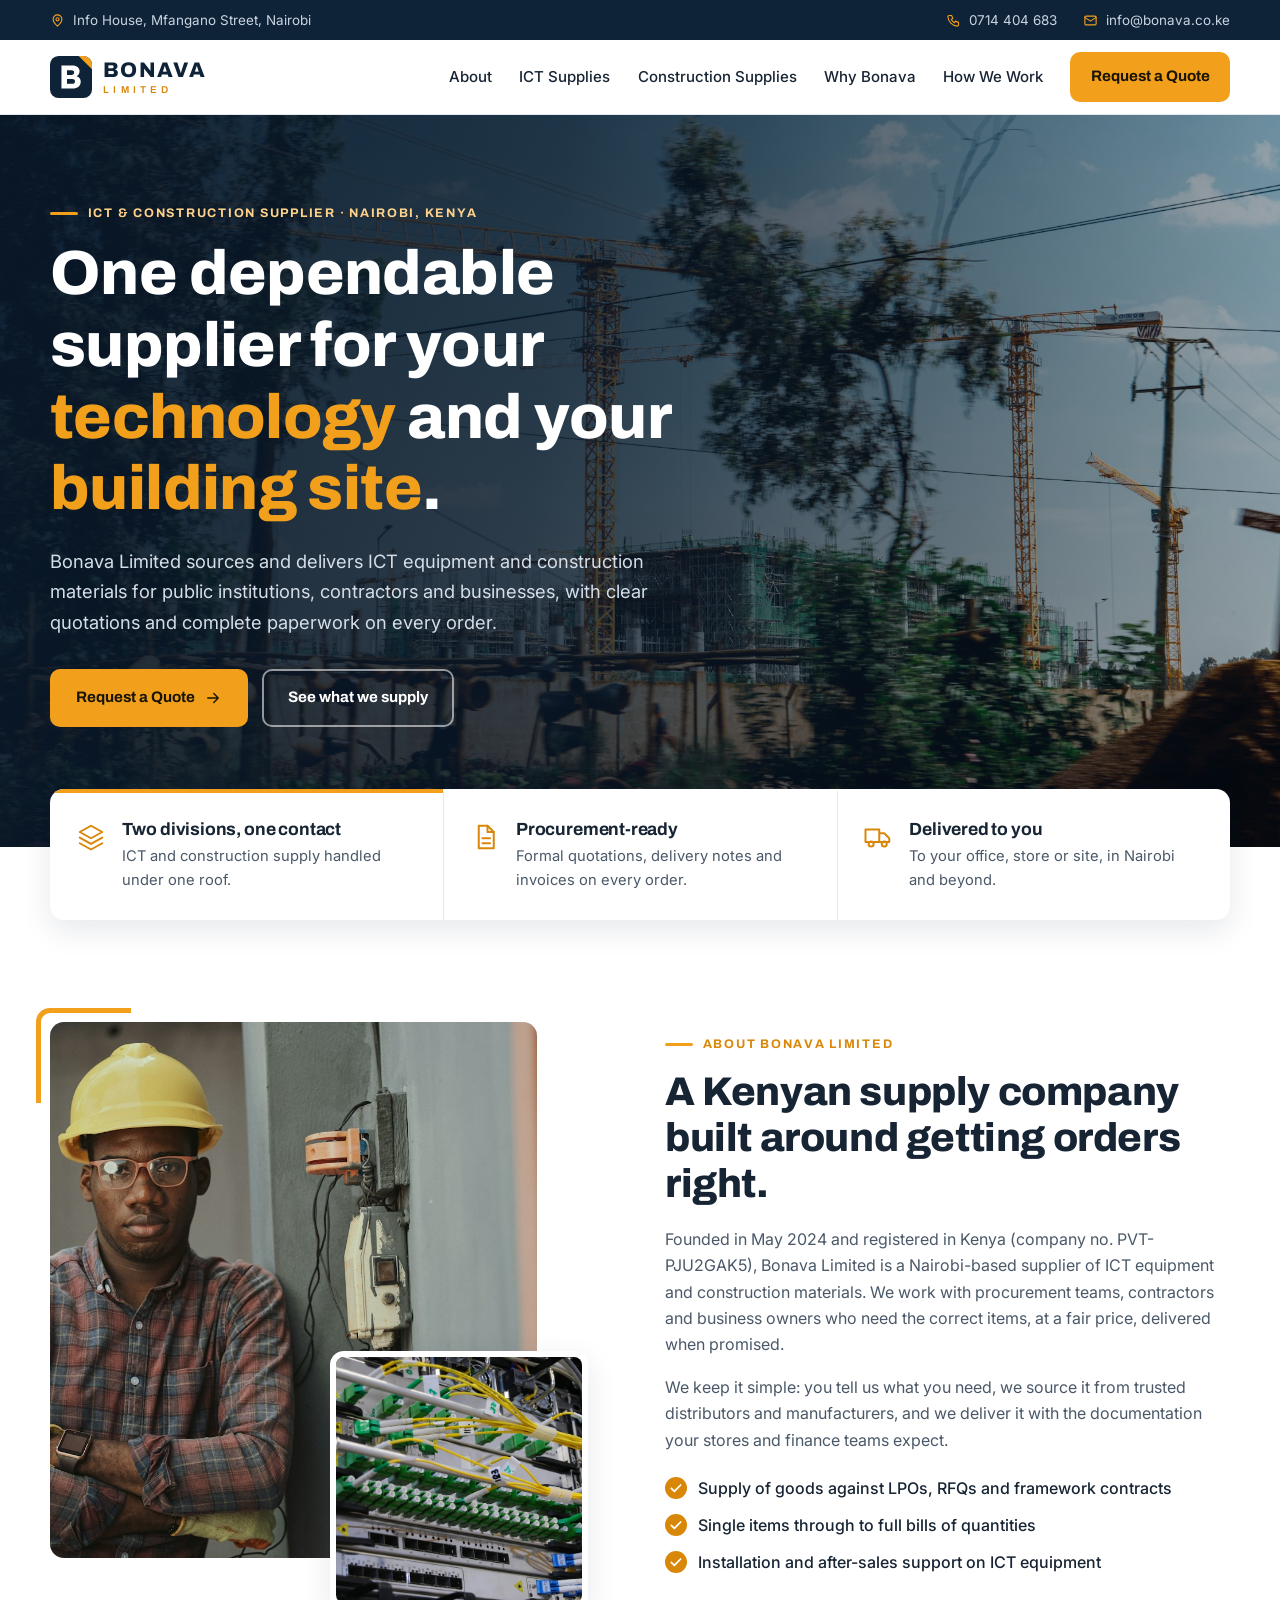
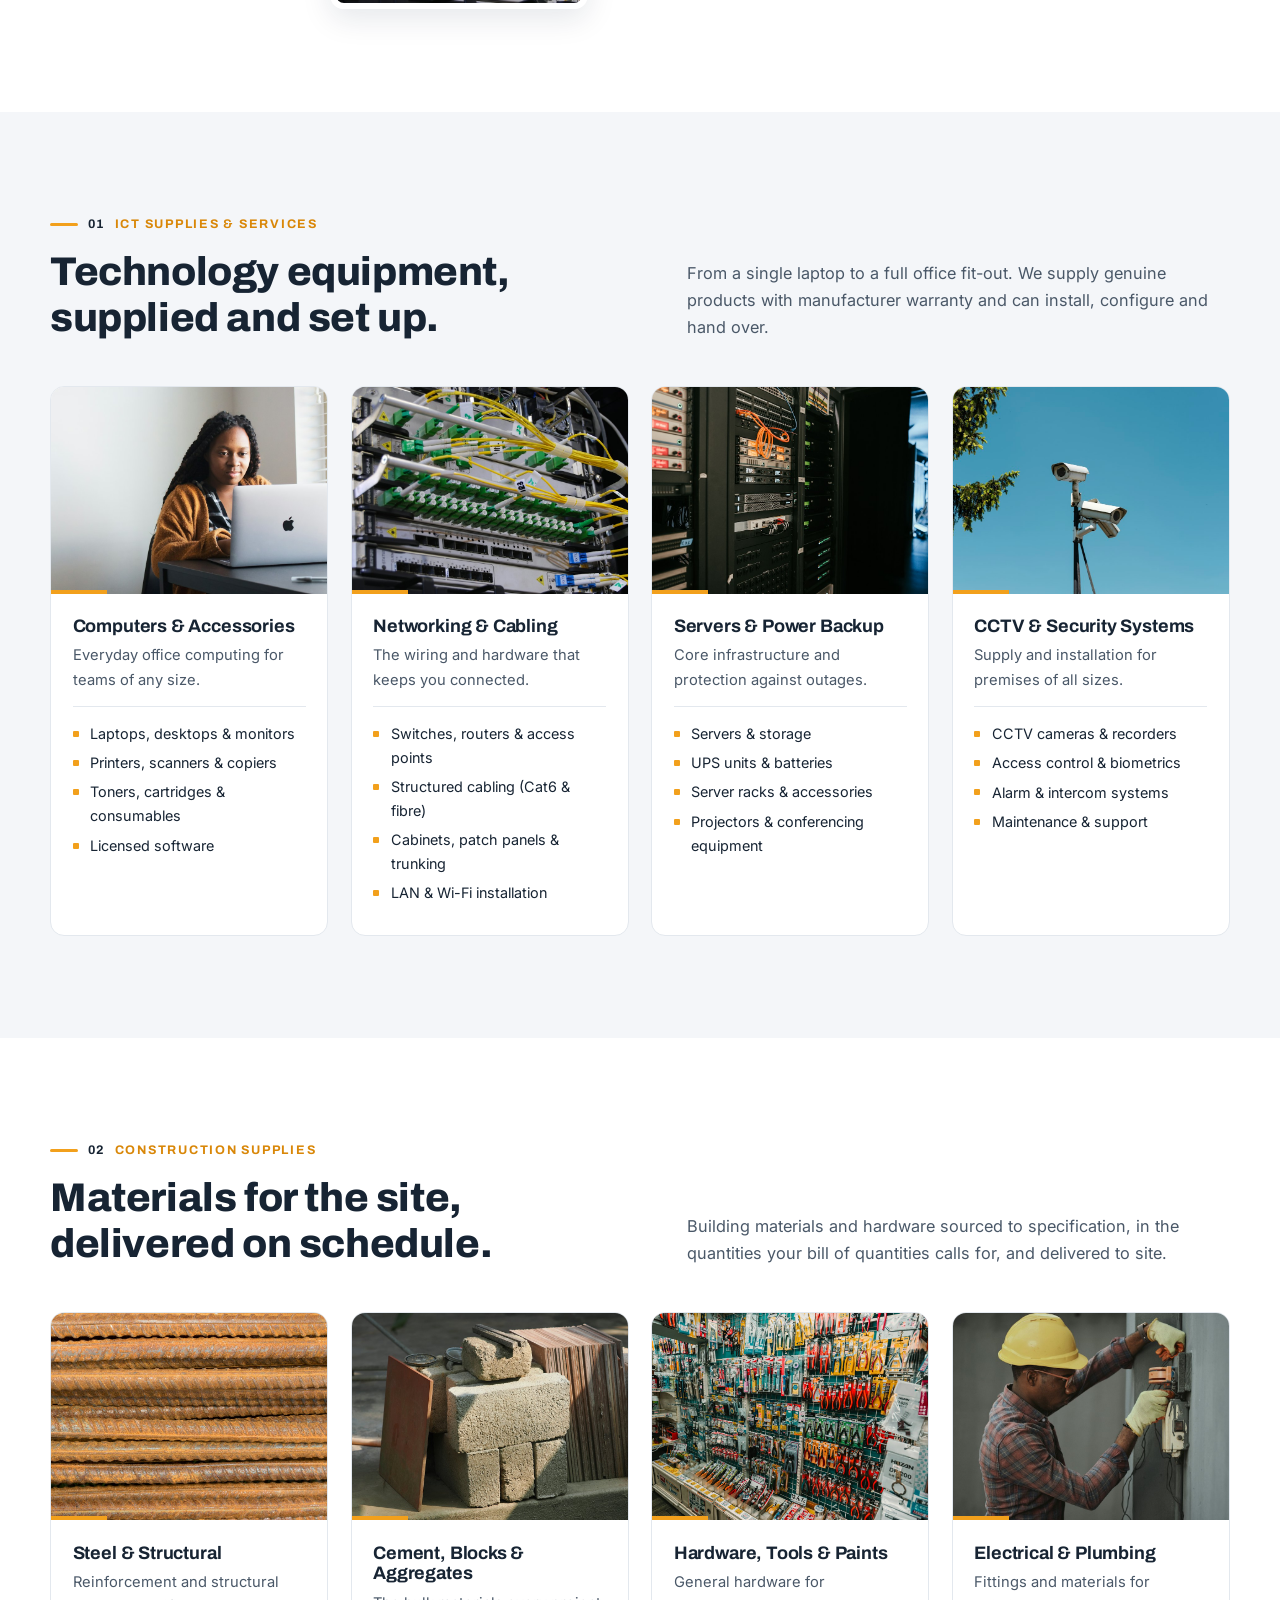
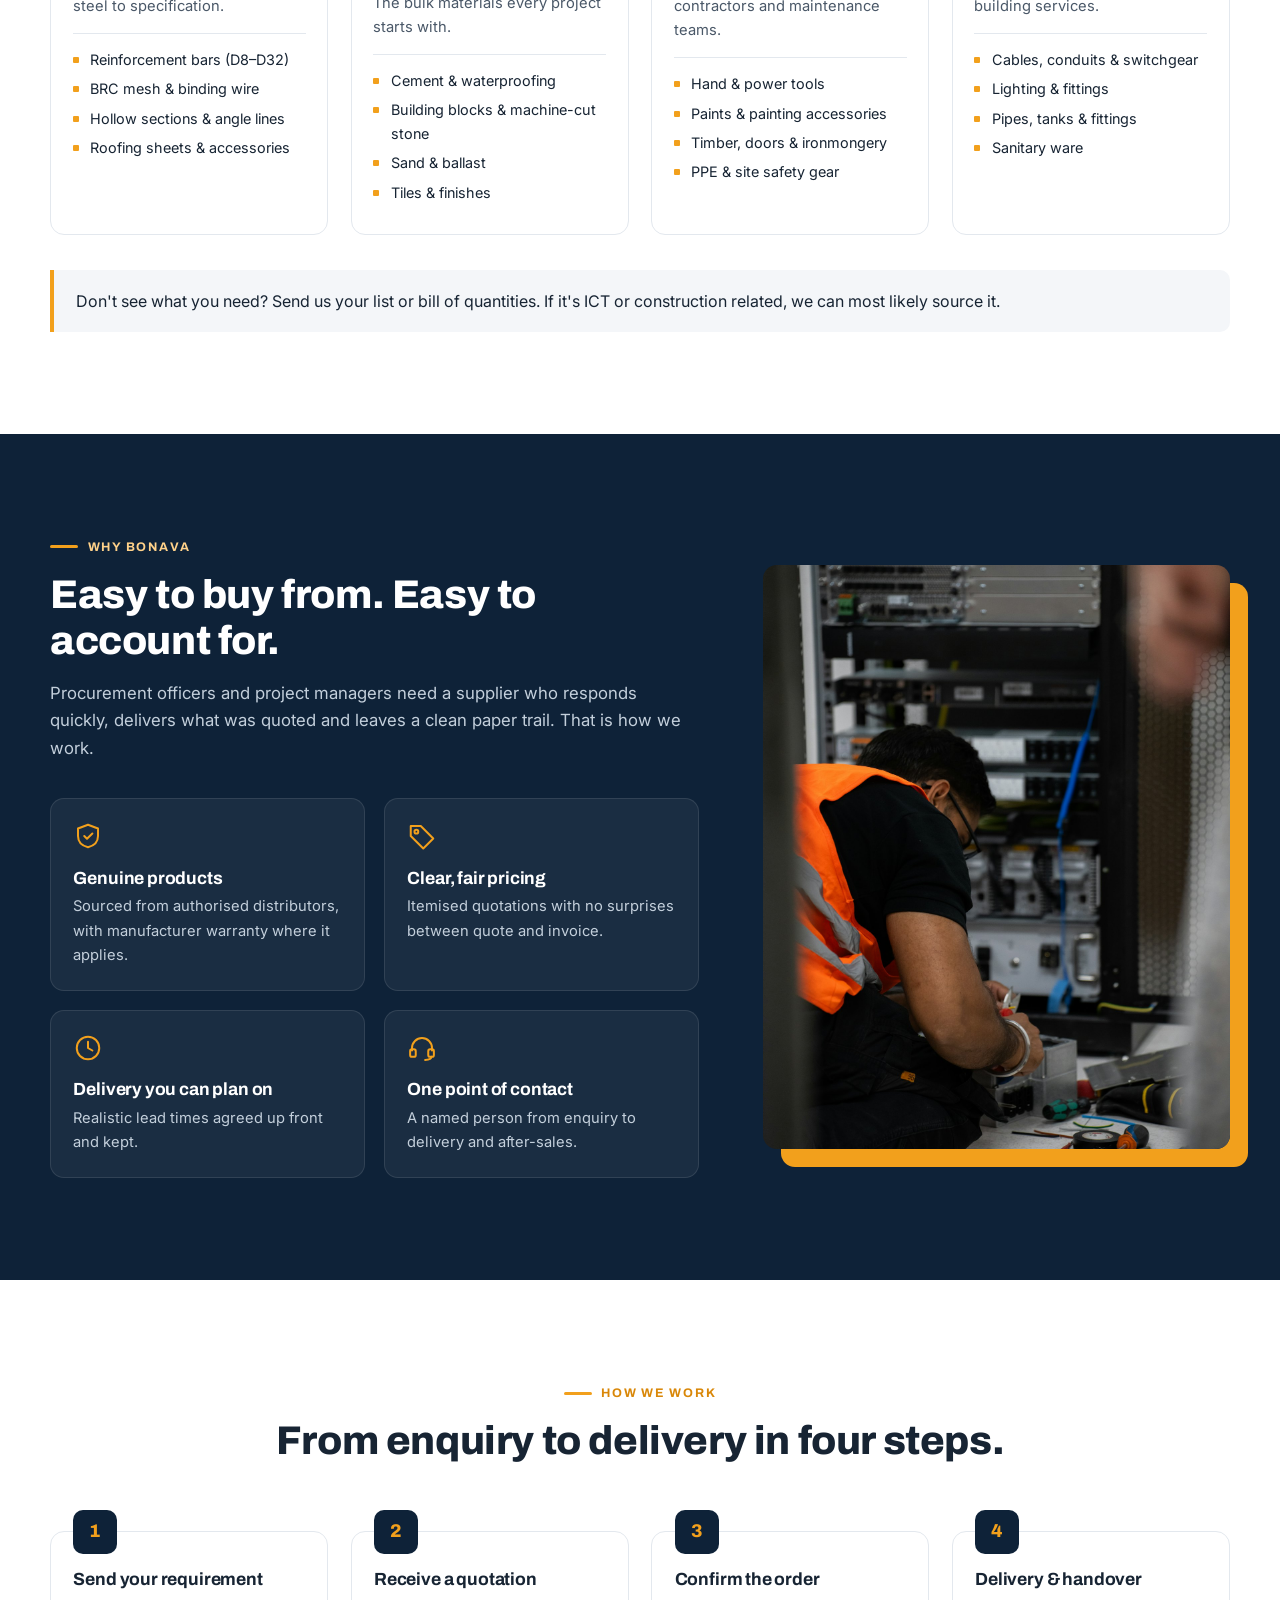
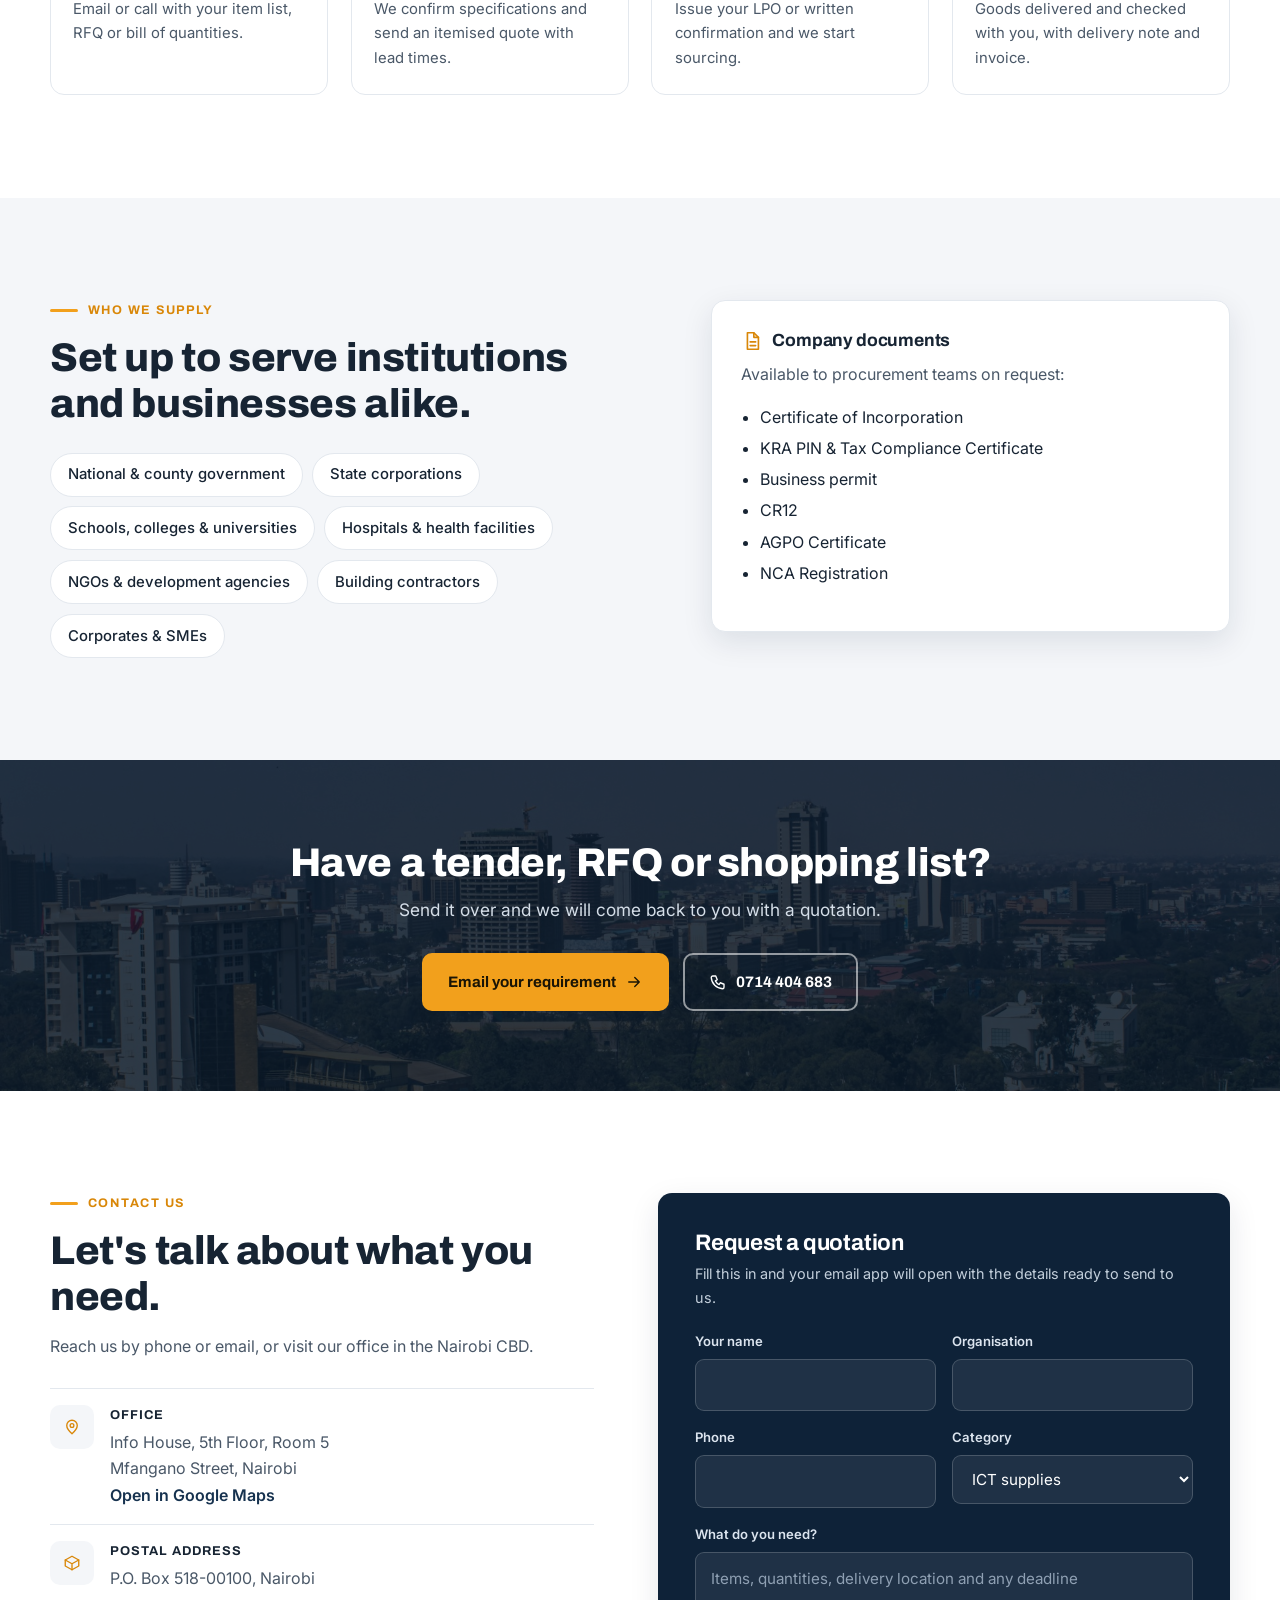
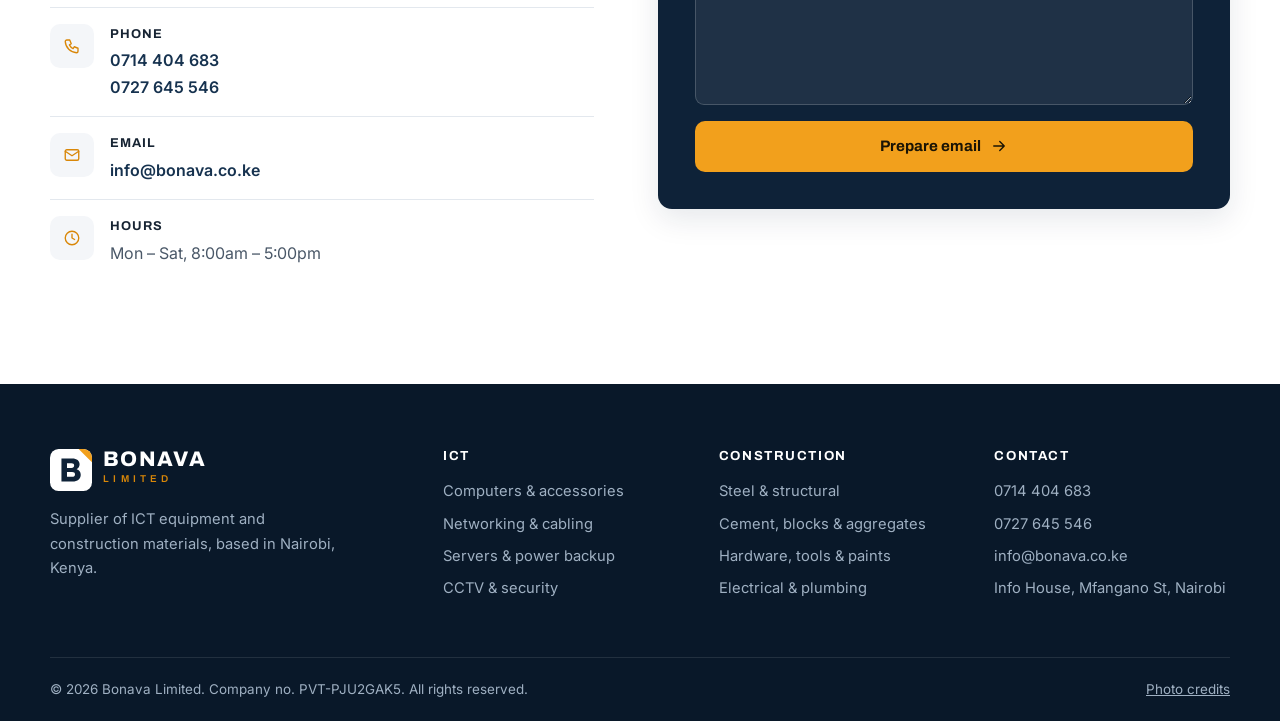
==== index.html @ 03b3a650 "Initial Bonava Limited website Static single-page site with ICT and construction supply sections, co" ====
<!doctype html>
<html lang="en">
<head>
<meta charset="utf-8">
<meta name="viewport" content="width=device-width, initial-scale=1">
<title>Bonava Limited | ICT &amp; Construction Supplies, Nairobi</title>
<meta name="description" content="Bonava Limited is a Nairobi-based supplier of ICT equipment and construction materials. Computers, networking, CCTV, steel, cement, hardware and site supplies, delivered with proper documentation.">
<meta property="og:title" content="Bonava Limited | ICT &amp; Construction Supplies">
<meta property="og:description" content="Nairobi-based supplier of ICT equipment and construction materials for institutions, contractors and businesses.">
<meta property="og:image" content="assets/img/hero-construction-site.jpg">
<meta name="theme-color" content="#0e2238">
<link rel="icon" href="assets/favicon.svg" type="image/svg+xml">
<link rel="preconnect" href="https://fonts.googleapis.com">
<link rel="preconnect" href="https://fonts.gstatic.com" crossorigin>
<link href="https://fonts.googleapis.com/css2?family=Archivo:wght@600;700;800&family=Inter:wght@400;500;600&display=swap" rel="stylesheet">
<link rel="stylesheet" href="assets/css/style.css">
</head>
<body>

<!-- Icon sprite -->
<svg width="0" height="0" style="position:absolute" aria-hidden="true">
  <defs>
    <symbol id="i-phone" viewBox="0 0 24 24"><path d="M5 4h4l2 5-2.5 1.5a11 11 0 0 0 5 5L15 13l5 2v4a2 2 0 0 1-2 2A16 16 0 0 1 3 6a2 2 0 0 1 2-2z"/></symbol>
    <symbol id="i-mail" viewBox="0 0 24 24"><rect x="3" y="5" width="18" height="14" rx="2"/><path d="m3 7 9 6 9-6"/></symbol>
    <symbol id="i-pin" viewBox="0 0 24 24"><path d="M12 21s7-6.2 7-11a7 7 0 0 0-14 0c0 4.800 7 11 7 11z"/><circle cx="12" cy="10" r="2.500"/></symbol>
    <symbol id="i-box" viewBox="0 0 24 24"><path d="M3 8l9-5 9 5v8l-9 5-9-5z"/><path d="M3 8l9 5 9-5M12 13v8"/></symbol>
    <symbol id="i-arrow" viewBox="0 0 24 24"><path d="M5 12h14M13 6l6 6-6 6"/></symbol>
    <symbol id="i-check" viewBox="0 0 24 24"><path d="m5 12.500 4.500 4.500L19 7.500"/></symbol>
    <symbol id="i-doc" viewBox="0 0 24 24"><path d="M7 3h7l5 5v13H7z"/><path d="M14 3v5h5M10 13h6M10 17h6"/></symbol>
    <symbol id="i-truck" viewBox="0 0 24 24"><path d="M2 6h11v10H2zM13 9h4l4 4v3h-8z"/><circle cx="6.500" cy="17.500" r="2"/><circle cx="17" cy="17.500" r="2"/></symbol>
    <symbol id="i-shield" viewBox="0 0 24 24"><path d="M12 3l8 3v6c0 4.500-3.200 7.800-8 9-4.800-1.200-8-4.500-8-9V6z"/><path d="m9 12 2.200 2.200L15.500 10"/></symbol>
    <symbol id="i-tag" viewBox="0 0 24 24"><path d="M3 12V4h8l10 10-8 8z"/><circle cx="7.500" cy="8.500" r="1.500"/></symbol>
    <symbol id="i-headset" viewBox="0 0 24 24"><path d="M4 14v-2a8 8 0 0 1 16 0v2"/><rect x="2.500" y="13" width="4.500" height="6" rx="1.500"/><rect x="17" y="13" width="4.500" height="6" rx="1.500"/><path d="M19.500 19c0 1.700-2 2.500-5 2.500"/></symbol>
    <symbol id="i-layers" viewBox="0 0 24 24"><path d="m12 3 9 5-9 5-9-5z"/><path d="m3 12.500 9 5 9-5M3 17l9 5 9-5"/></symbol>
    <symbol id="i-clock" viewBox="0 0 24 24"><circle cx="12" cy="12" r="9"/><path d="M12 7v5l3.500 2"/></symbol>
  </defs>
</svg>

<!-- Top bar -->
<div class="topbar">
  <div class="wrap topbar__in">
    <span class="topbar__loc"><svg class="ico"><use href="#i-pin"/></svg> Info House, Mfangano Street, Nairobi</span>
    <span class="topbar__links">
      <a href="tel:+254714404683"><svg class="ico"><use href="#i-phone"/></svg> 0714 404 683</a>
      <a href="mailto:info@bonava.co.ke"><svg class="ico"><use href="#i-mail"/></svg> info@bonava.co.ke</a>
    </span>
  </div>
</div>

<!-- Header -->
<header class="header" id="top">
  <div class="wrap header__in">
    <a class="logo" href="#top" aria-label="Bonava Limited home">
      <svg class="logo__mark" viewBox="0 0 44 44" aria-hidden="true">
        <rect width="44" height="44" rx="9" fill="#0e2238"/>
        <path d="M12 10h11.500c4.600 0 7.500 2.400 7.500 6.100 0 2.300-1.200 4.100-3.100 5 2.700.8 4.300 2.900 4.300 5.800 0 4.300-3.300 7.100-8.500 7.100H12z" fill="#fff"/>
        <path d="M17.800 14.800v5h4.700c1.800 0 2.800-.9 2.800-2.500s-1-2.500-2.800-2.500zM17.800 24.200v5h5.300c2 0 3.100-.9 3.100-2.500s-1.100-2.500-3.100-2.500z" fill="#0e2238"/>
        <path d="M30 0h5a9 9 0 0 1 9 9v5z" fill="#f2a01c"/>
      </svg>
      <span class="logo__text"><b>BONAVA</b><i>LIMITED</i></span>
    </a>
    <button class="nav-toggle" aria-label="Open menu" aria-expanded="false" aria-controls="nav"><span></span><span></span><span></span></button>
    <nav class="nav" id="nav">
      <a href="#about">About</a>
      <a href="#ict">ICT Supplies</a>
      <a href="#construction">Construction Supplies</a>
      <a href="#why">Why Bonava</a>
      <a href="#process">How We Work</a>
      <a class="btn btn--amber nav__cta" href="#contact">Request a Quote</a>
    </nav>
  </div>
</header>

<main>

<!-- Hero -->
<section class="hero">
  <img class="hero__bg" src="assets/img/hero-construction-site.jpg" alt="Tower cranes working on a large construction site" fetchpriority="high">
  <div class="hero__shade"></div>
  <div class="wrap hero__in">
    <p class="eyebrow eyebrow--light">ICT &amp; Construction Supplier · Nairobi, Kenya</p>
    <h1>One dependable supplier for your <em>technology</em> and your <em>building site</em>.</h1>
    <p class="hero__lead">Bonava Limited sources and delivers ICT equipment and construction materials for public institutions, contractors and businesses, with clear quotations and complete paperwork on every order.</p>
    <div class="hero__cta">
      <a class="btn btn--amber" href="#contact">Request a Quote <svg class="ico"><use href="#i-arrow"/></svg></a>
      <a class="btn btn--ghost" href="#ict">See what we supply</a>
    </div>
  </div>
</section>

<!-- Promise strip -->
<section class="strip">
  <div class="wrap strip__grid">
    <div class="strip__item"><svg class="ico ico--lg"><use href="#i-layers"/></svg><div><h3>Two divisions, one contact</h3><p>ICT and construction supply handled under one roof.</p></div></div>
    <div class="strip__item"><svg class="ico ico--lg"><use href="#i-doc"/></svg><div><h3>Procurement-ready</h3><p>Formal quotations, delivery notes and invoices on every order.</p></div></div>
    <div class="strip__item"><svg class="ico ico--lg"><use href="#i-truck"/></svg><div><h3>Delivered to you</h3><p>To your office, store or site, in Nairobi and beyond.</p></div></div>
  </div>
</section>

<!-- About -->
<section class="section" id="about">
  <div class="wrap about">
    <div class="about__media">
      <img class="about__img about__img--a" src="assets/img/engineer-portrait.jpg" alt="Engineer in a hard hat on a building site" loading="lazy">
      <img class="about__img about__img--b" src="assets/img/fibre-network.jpg" alt="Fibre optic cables connected to network equipment" loading="lazy">
    </div>
    <div class="about__text">
      <p class="eyebrow">About Bonava Limited</p>
      <h2>A Kenyan supply company built around getting orders right.</h2>
      <p>Founded in May 2024 and registered in Kenya (company no. PVT-PJU2GAK5), Bonava Limited is a Nairobi-based supplier of ICT equipment and construction materials. We work with procurement teams, contractors and business owners who need the correct items, at a fair price, delivered when promised.</p>
      <p>We keep it simple: you tell us what you need, we source it from trusted distributors and manufacturers, and we deliver it with the documentation your stores and finance teams expect.</p>
      <ul class="ticks">
        <li><svg class="ico"><use href="#i-check"/></svg> Supply of goods against LPOs, RFQs and framework contracts</li>
        <li><svg class="ico"><use href="#i-check"/></svg> Single items through to full bills of quantities</li>
        <li><svg class="ico"><use href="#i-check"/></svg> Installation and after-sales support on ICT equipment</li>
      </ul>
    </div>
  </div>
</section>

<!-- Divisions -->
<section class="section section--tint" id="ict">
  <div class="wrap">
    <div class="sec-head">
      <div>
        <p class="eyebrow"><span class="num">01</span> ICT Supplies &amp; Services</p>
        <h2>Technology equipment, supplied and set up.</h2>
      </div>
      <p class="sec-head__lead">From a single laptop to a full office fit-out. We supply genuine products with manufacturer warranty and can install, configure and hand over.</p>
    </div>
    <div class="cards">
      <article class="card">
        <div class="card__img"><img src="assets/img/laptop-user.jpg" alt="Woman working on a laptop at a desk" loading="lazy"></div>
        <div class="card__body">
          <h3>Computers &amp; Accessories</h3>
          <p>Everyday office computing for teams of any size.</p>
          <ul><li>Laptops, desktops &amp; monitors</li><li>Printers, scanners &amp; copiers</li><li>Toners, cartridges &amp; consumables</li><li>Licensed software</li></ul>
        </div>
      </article>
      <article class="card">
        <div class="card__img"><img src="assets/img/fibre-network.jpg" alt="Fibre optic patch cables in a network switch" loading="lazy"></div>
        <div class="card__body">
          <h3>Networking &amp; Cabling</h3>
          <p>The wiring and hardware that keeps you connected.</p>
          <ul><li>Switches, routers &amp; access points</li><li>Structured cabling (Cat6 &amp; fibre)</li><li>Cabinets, patch panels &amp; trunking</li><li>LAN &amp; Wi-Fi installation</li></ul>
        </div>
      </article>
      <article class="card">
        <div class="card__img"><img src="assets/img/server-rack.jpg" alt="Servers mounted in a rack" loading="lazy"></div>
        <div class="card__body">
          <h3>Servers &amp; Power Backup</h3>
          <p>Core infrastructure and protection against outages.</p>
          <ul><li>Servers &amp; storage</li><li>UPS units &amp; batteries</li><li>Server racks &amp; accessories</li><li>Projectors &amp; conferencing equipment</li></ul>
        </div>
      </article>
      <article class="card">
        <div class="card__img"><img src="assets/img/cctv-cameras.jpg" alt="Two CCTV cameras mounted on a pole" loading="lazy"></div>
        <div class="card__body">
          <h3>CCTV &amp; Security Systems</h3>
          <p>Supply and installation for premises of all sizes.</p>
          <ul><li>CCTV cameras &amp; recorders</li><li>Access control &amp; biometrics</li><li>Alarm &amp; intercom systems</li><li>Maintenance &amp; support</li></ul>
        </div>
      </article>
    </div>
  </div>
</section>

<section class="section" id="construction">
  <div class="wrap">
    <div class="sec-head">
      <div>
        <p class="eyebrow"><span class="num">02</span> Construction Supplies</p>
        <h2>Materials for the site, delivered on schedule.</h2>
      </div>
      <p class="sec-head__lead">Building materials and hardware sourced to specification, in the quantities your bill of quantities calls for, and delivered to site.</p>
    </div>
    <div class="cards">
      <article class="card">
        <div class="card__img"><img src="assets/img/steel-rebar.jpg" alt="Stacked steel reinforcement bars" loading="lazy"></div>
        <div class="card__body">
          <h3>Steel &amp; Structural</h3>
          <p>Reinforcement and structural steel to specification.</p>
          <ul><li>Reinforcement bars (D8–D32)</li><li>BRC mesh &amp; binding wire</li><li>Hollow sections &amp; angle lines</li><li>Roofing sheets &amp; accessories</li></ul>
        </div>
      </article>
      <article class="card">
        <div class="card__img"><img src="assets/img/concrete-blocks.jpg" alt="Concrete blocks and tiles stacked on a site" loading="lazy"></div>
        <div class="card__body">
          <h3>Cement, Blocks &amp; Aggregates</h3>
          <p>The bulk materials every project starts with.</p>
          <ul><li>Cement &amp; waterproofing</li><li>Building blocks &amp; machine-cut stone</li><li>Sand &amp; ballast</li><li>Tiles &amp; finishes</li></ul>
        </div>
      </article>
      <article class="card">
        <div class="card__img"><img src="assets/img/hardware-tools.jpg" alt="Wall display of hand tools in a hardware store" loading="lazy"></div>
        <div class="card__body">
          <h3>Hardware, Tools &amp; Paints</h3>
          <p>General hardware for contractors and maintenance teams.</p>
          <ul><li>Hand &amp; power tools</li><li>Paints &amp; painting accessories</li><li>Timber, doors &amp; ironmongery</li><li>PPE &amp; site safety gear</li></ul>
        </div>
      </article>
      <article class="card">
        <div class="card__img"><img src="assets/img/electrical-works.jpg" alt="Technician in a hard hat working on an electrical panel" loading="lazy"></div>
        <div class="card__body">
          <h3>Electrical &amp; Plumbing</h3>
          <p>Fittings and materials for building services.</p>
          <ul><li>Cables, conduits &amp; switchgear</li><li>Lighting &amp; fittings</li><li>Pipes, tanks &amp; fittings</li><li>Sanitary ware</li></ul>
        </div>
      </article>
    </div>
    <p class="note">Don't see what you need? Send us your list or bill of quantities. If it's ICT or construction related, we can most likely source it.</p>
  </div>
</section>

<!-- Why -->
<section class="section section--navy" id="why">
  <div class="wrap why">
    <div class="why__text">
      <p class="eyebrow eyebrow--light">Why Bonava</p>
      <h2>Easy to buy from. Easy to account for.</h2>
      <p class="why__lead">Procurement officers and project managers need a supplier who responds quickly, delivers what was quoted and leaves a clean paper trail. That is how we work.</p>
      <div class="why__grid">
        <div class="why__item"><svg class="ico ico--lg"><use href="#i-shield"/></svg><h3>Genuine products</h3><p>Sourced from authorised distributors, with manufacturer warranty where it applies.</p></div>
        <div class="why__item"><svg class="ico ico--lg"><use href="#i-tag"/></svg><h3>Clear, fair pricing</h3><p>Itemised quotations with no surprises between quote and invoice.</p></div>
        <div class="why__item"><svg class="ico ico--lg"><use href="#i-clock"/></svg><h3>Delivery you can plan on</h3><p>Realistic lead times agreed up front and kept.</p></div>
        <div class="why__item"><svg class="ico ico--lg"><use href="#i-headset"/></svg><h3>One point of contact</h3><p>A named person from enquiry to delivery and after-sales.</p></div>
      </div>
    </div>
    <div class="why__media">
      <img src="assets/img/technician.jpg" alt="Technician working on equipment in a server cabinet" loading="lazy">
    </div>
  </div>
</section>

<!-- Process -->
<section class="section" id="process">
  <div class="wrap">
    <div class="sec-head sec-head--center">
      <div>
        <p class="eyebrow">How we work</p>
        <h2>From enquiry to delivery in four steps.</h2>
      </div>
    </div>
    <ol class="steps">
      <li><span class="steps__n">1</span><h3>Send your requirement</h3><p>Email or call with your item list, RFQ or bill of quantities.</p></li>
      <li><span class="steps__n">2</span><h3>Receive a quotation</h3><p>We confirm specifications and send an itemised quote with lead times.</p></li>
      <li><span class="steps__n">3</span><h3>Confirm the order</h3><p>Issue your LPO or written confirmation and we start sourcing.</p></li>
      <li><span class="steps__n">4</span><h3>Delivery &amp; handover</h3><p>Goods delivered and checked with you, with delivery note and invoice.</p></li>
    </ol>
  </div>
</section>

<!-- Sectors + Credentials -->
<section class="section section--tint" id="credentials">
  <div class="wrap two">
    <div>
      <p class="eyebrow">Who we supply</p>
      <h2>Set up to serve institutions and businesses alike.</h2>
      <ul class="chips">
        <li>National &amp; county government</li>
        <li>State corporations</li>
        <li>Schools, colleges &amp; universities</li>
        <li>Hospitals &amp; health facilities</li>
        <li>NGOs &amp; development agencies</li>
        <li>Building contractors</li>
        <li>Corporates &amp; SMEs</li>
      </ul>
    </div>
    <div class="creds">
      <h3><svg class="ico"><use href="#i-doc"/></svg> Company documents</h3>
      <p>Available to procurement teams on request:</p>
      <ul>
        <li>Certificate of Incorporation</li>
        <li>KRA PIN &amp; Tax Compliance Certificate</li>
        <li>Business permit</li>
        <li>CR12</li>
        <li>AGPO Certificate</li>
        <li>NCA Registration</li>
      </ul>
    </div>
  </div>
</section>

<!-- CTA band -->
<section class="band">
  <img class="band__bg" src="assets/img/nairobi-skyline.jpg" alt="Nairobi city skyline on a clear day" loading="lazy">
  <div class="band__shade"></div>
  <div class="wrap band__in">
    <h2>Have a tender, RFQ or shopping list?</h2>
    <p>Send it over and we will come back to you with a quotation.</p>
    <div class="hero__cta">
      <a class="btn btn--amber" href="mailto:info@bonava.co.ke?subject=Request%20for%20Quotation">Email your requirement <svg class="ico"><use href="#i-arrow"/></svg></a>
      <a class="btn btn--ghost" href="tel:+254714404683"><svg class="ico"><use href="#i-phone"/></svg> 0714 404 683</a>
    </div>
  </div>
</section>

<!-- Contact -->
<section class="section" id="contact">
  <div class="wrap contact">
    <div class="contact__info">
      <p class="eyebrow">Contact us</p>
      <h2>Let's talk about what you need.</h2>
      <p>Reach us by phone or email, or visit our office in the Nairobi CBD.</p>
      <ul class="contact__list">
        <li><span class="contact__ico"><svg class="ico"><use href="#i-pin"/></svg></span><div><b>Office</b>Info House, 5th Floor, Room 5<br>Mfangano Street, Nairobi<br><a href="https://www.google.com/maps/search/?api=1&query=Info+House+Mfangano+Street+Nairobi" target="_blank" rel="noopener">Open in Google Maps</a></div></li>
        <li><span class="contact__ico"><svg class="ico"><use href="#i-box"/></svg></span><div><b>Postal address</b>P.O. Box 518-00100, Nairobi</div></li>
        <li><span class="contact__ico"><svg class="ico"><use href="#i-phone"/></svg></span><div><b>Phone</b><a href="tel:+254714404683">0714 404 683</a><br><a href="tel:+254727645546">0727 645 546</a></div></li>
        <li><span class="contact__ico"><svg class="ico"><use href="#i-mail"/></svg></span><div><b>Email</b><a href="mailto:info@bonava.co.ke">info@bonava.co.ke</a></div></li>
        <li><span class="contact__ico"><svg class="ico"><use href="#i-clock"/></svg></span><div><b>Hours</b>Mon – Sat, 8:00am – 5:00pm</div></li>
      </ul>
    </div>
    <form class="quote" id="quote-form">
      <h3>Request a quotation</h3>
      <p class="quote__hint">Fill this in and your email app will open with the details ready to send to us.</p>
      <div class="quote__row">
        <label>Your name<input name="name" required autocomplete="name"></label>
        <label>Organisation<input name="org" autocomplete="organization"></label>
      </div>
      <div class="quote__row">
        <label>Phone<input name="phone" type="tel" autocomplete="tel"></label>
        <label>Category
          <select name="cat">
            <option>ICT supplies</option>
            <option>Construction supplies</option>
            <option>Both</option>
          </select>
        </label>
      </div>
      <label>What do you need?<textarea name="msg" rows="5" required placeholder="Items, quantities, delivery location and any deadline"></textarea></label>
      <button class="btn btn--amber btn--block" type="submit">Prepare email <svg class="ico"><use href="#i-arrow"/></svg></button>
    </form>
  </div>
</section>

</main>

<footer class="footer">
  <div class="wrap footer__grid">
    <div>
      <a class="logo logo--light" href="#top">
        <svg class="logo__mark" viewBox="0 0 44 44" aria-hidden="true">
          <rect width="44" height="44" rx="9" fill="#fff"/>
          <path d="M12 10h11.500c4.600 0 7.500 2.400 7.500 6.100 0 2.300-1.200 4.100-3.100 5 2.700.8 4.300 2.900 4.300 5.800 0 4.300-3.300 7.100-8.500 7.100H12z" fill="#0e2238"/>
          <path d="M17.800 14.800v5h4.700c1.800 0 2.800-.9 2.800-2.500s-1-2.500-2.800-2.500zM17.800 24.200v5h5.300c2 0 3.100-.9 3.100-2.500s-1.100-2.500-3.100-2.500z" fill="#fff"/>
          <path d="M30 0h5a9 9 0 0 1 9 9v5z" fill="#f2a01c"/>
        </svg>
        <span class="logo__text"><b>BONAVA</b><i>LIMITED</i></span>
      </a>
      <p class="footer__about">Supplier of ICT equipment and construction materials, based in Nairobi, Kenya.</p>
    </div>
    <div>
      <h4>ICT</h4>
      <a href="#ict">Computers &amp; accessories</a>
      <a href="#ict">Networking &amp; cabling</a>
      <a href="#ict">Servers &amp; power backup</a>
      <a href="#ict">CCTV &amp; security</a>
    </div>
    <div>
      <h4>Construction</h4>
      <a href="#construction">Steel &amp; structural</a>
      <a href="#construction">Cement, blocks &amp; aggregates</a>
      <a href="#construction">Hardware, tools &amp; paints</a>
      <a href="#construction">Electrical &amp; plumbing</a>
    </div>
    <div>
      <h4>Contact</h4>
      <a href="tel:+254714404683">0714 404 683</a>
      <a href="tel:+254727645546">0727 645 546</a>
      <a href="mailto:info@bonava.co.ke">info@bonava.co.ke</a>
      <span>Info House, Mfangano St, Nairobi</span>
    </div>
  </div>
  <div class="wrap footer__base">
    <span>© <span id="year">2026</span> Bonava Limited. Company no. PVT-PJU2GAK5. All rights reserved.</span>
    <a href="credits.html">Photo credits</a>
  </div>
</footer>

<script src="assets/js/main.js"></script>
</body>
</html>
---- assets/css/style.css ----
/* Bonava Limited — site styles */
:root{
  --navy:#0e2238; --navy-2:#16324f; --ink:#172433; --body:#4a5868; --muted:#7b8794;
  --amber:#f2a01c; --amber-d:#d98708; --tint:#f4f6f9; --line:#e3e8ee; --white:#fff;
  --radius:14px; --shadow:0 10px 30px rgba(14,34,56,.10);
  --head:"Archivo","Segoe UI",Arial,sans-serif; --text:"Inter","Segoe UI",Arial,sans-serif;
}
*{box-sizing:border-box}
html{scroll-behavior:smooth;scroll-padding-top:84px}
body{margin:0;font-family:var(--text);color:var(--body);background:#fff;line-height:1.65;font-size:16px;-webkit-font-smoothing:antialiased}
img{max-width:100%;display:block}
a{color:inherit}
h1,h2,h3,h4{font-family:var(--head);color:var(--ink);margin:0;line-height:1.15;letter-spacing:-.01em}
h2{font-size:clamp(1.7rem,3.2vw,2.5rem);font-weight:800}
h3{font-size:1.1rem;font-weight:700}
p{margin:0 0 1rem}
.wrap{width:min(1180px,100% - 40px);margin-inline:auto}
.ico{width:18px;height:18px;fill:none;stroke:currentColor;stroke-width:1.8;stroke-linecap:round;stroke-linejoin:round;flex:none;vertical-align:-3px}
.ico--lg{width:30px;height:30px;stroke-width:1.6}

.eyebrow{font-family:var(--head);font-weight:700;font-size:.78rem;letter-spacing:.14em;text-transform:uppercase;color:var(--amber-d);margin:0 0 .9rem;display:flex;align-items:center;gap:.6rem}
.eyebrow::before{content:"";width:28px;height:3px;background:var(--amber);border-radius:2px}
.eyebrow--light{color:#ffd28a}
.eyebrow .num{color:var(--ink)}

.btn{display:inline-flex;align-items:center;justify-content:center;gap:.55rem;font-family:var(--head);font-weight:700;font-size:.95rem;padding:.9rem 1.5rem;border-radius:10px;text-decoration:none;border:2px solid transparent;cursor:pointer;transition:transform .15s,background .15s,border-color .15s}
.btn:hover{transform:translateY(-2px)}
.btn--amber{background:var(--amber);color:#1a1405}
.btn--amber:hover{background:#ffb236}
.btn--ghost{border-color:rgba(255,255,255,.55);color:#fff}
.btn--ghost:hover{background:rgba(255,255,255,.12);border-color:#fff}
.btn--block{width:100%}

/* Top bar */
.topbar{background:var(--navy);color:#c9d4e0;font-size:.84rem}
.topbar__in{display:flex;justify-content:space-between;align-items:center;gap:1rem;min-height:40px}
.topbar a{text-decoration:none;margin-left:1.4rem;white-space:nowrap}
.topbar a:hover{color:#fff}
.topbar .ico{width:15px;height:15px;color:var(--amber);margin-right:.25rem}

/* Header */
.header{position:sticky;top:0;z-index:50;background:rgba(255,255,255,.96);backdrop-filter:blur(8px);border-bottom:1px solid var(--line)}
.header__in{display:flex;align-items:center;justify-content:space-between;min-height:74px;gap:1rem}
.logo{display:flex;align-items:center;gap:.7rem;text-decoration:none}
.logo__mark{width:42px;height:42px}
.logo__text{display:flex;flex-direction:column;line-height:1;font-family:var(--head)}
.logo__text b{font-weight:800;font-size:1.32rem;letter-spacing:.06em;color:var(--navy)}
.logo__text i{font-style:normal;font-weight:600;font-size:.62rem;letter-spacing:.42em;color:var(--amber-d);margin-top:4px}
.logo--light .logo__text b{color:#fff}
.nav{display:flex;align-items:center;gap:1.7rem}
.nav a:not(.btn){text-decoration:none;font-weight:500;font-size:.94rem;color:var(--ink);position:relative;padding:.4rem 0}
.nav a:not(.btn)::after{content:"";position:absolute;left:0;bottom:0;height:2px;width:0;background:var(--amber);transition:width .2s}
.nav a:not(.btn):hover::after{width:100%}
.nav__cta{padding:.65rem 1.15rem}
.nav-toggle{display:none;background:none;border:0;padding:10px;cursor:pointer}
.nav-toggle span{display:block;width:24px;height:2.5px;background:var(--navy);margin:5px 0;border-radius:2px;transition:.2s}

/* Hero */
.hero{position:relative;color:#fff;min-height:min(78vh,720px);display:flex;align-items:center;overflow:hidden;background:var(--navy)}
.hero__bg,.band__bg{position:absolute;inset:0;width:100%;height:100%;object-fit:cover}
.hero__shade{position:absolute;inset:0;background:linear-gradient(95deg,rgba(9,24,41,.94) 0%,rgba(9,24,41,.82) 42%,rgba(9,24,41,.35) 100%)}
.hero__in{position:relative;padding:5.5rem 0 7.5rem}
.hero h1{color:#fff;font-weight:800;font-size:clamp(2.1rem,5.2vw,3.9rem);max-width:17ch;margin-bottom:1.3rem}
.hero h1 em{font-style:normal;color:var(--amber)}
.hero__lead{font-size:clamp(1rem,1.5vw,1.15rem);max-width:56ch;color:#d5dee8;margin-bottom:2rem}
.hero__cta{display:flex;flex-wrap:wrap;gap:.9rem}

/* Strip */
.strip{position:relative;z-index:2;margin-top:-58px}
.strip__grid{display:grid;grid-template-columns:repeat(3,1fr);background:#fff;border-radius:var(--radius);box-shadow:var(--shadow);overflow:hidden}
.strip__item{display:flex;gap:1rem;padding:1.7rem 1.6rem;border-left:1px solid var(--line)}
.strip__item:first-child{border-left:0;border-top:4px solid var(--amber);margin-top:-0px}
.strip__item{border-top:4px solid transparent}
.strip__item .ico{color:var(--amber-d);margin-top:2px}
.strip__item h3{margin-bottom:.25rem}
.strip__item p{margin:0;font-size:.92rem}

/* Sections */
.section{padding:clamp(4rem,8vw,6.5rem) 0}
.section--tint{background:var(--tint)}
.section--navy{background:var(--navy);color:#c3cfdb}
.section--navy h2,.section--navy h3{color:#fff}
.sec-head{display:grid;grid-template-columns:1.1fr 1fr;gap:2.5rem;align-items:end;margin-bottom:2.8rem}
.sec-head__lead{margin:0;font-size:1.02rem}
.sec-head--center{grid-template-columns:1fr;text-align:center;justify-items:center}
.sec-head--center .eyebrow{justify-content:center}

/* About */
.about{display:grid;grid-template-columns:1fr 1.05fr;gap:clamp(2rem,6vw,5rem);align-items:center}
.about__media{position:relative;padding:0 3.2rem 3.2rem 0}
.about__img{border-radius:var(--radius);object-fit:cover;width:100%}
.about__img--a{aspect-ratio:4/4.4}
.about__img--b{position:absolute;right:0;bottom:0;width:48%;aspect-ratio:1;border:6px solid #fff;box-shadow:var(--shadow)}
.about__media::before{content:"";position:absolute;left:-14px;top:-14px;width:90px;height:90px;border-left:5px solid var(--amber);border-top:5px solid var(--amber);border-radius:var(--radius) 0 0 0}
.about__text h2{margin-bottom:1.2rem}
.ticks{list-style:none;padding:0;margin:1.4rem 0}
.ticks li{display:flex;gap:.7rem;align-items:flex-start;margin-bottom:.65rem;color:var(--ink);font-weight:500}
.ticks .ico{color:#fff;background:var(--amber-d);border-radius:50%;padding:3px;width:22px;height:22px;stroke-width:2.6;margin-top:2px}

/* Cards */
.cards{display:grid;grid-template-columns:repeat(4,1fr);gap:1.4rem}
.card{background:#fff;border-radius:var(--radius);overflow:hidden;border:1px solid var(--line);display:flex;flex-direction:column;transition:transform .2s,box-shadow .2s}
.card:hover{transform:translateY(-5px);box-shadow:var(--shadow)}
.card__img{aspect-ratio:4/3;overflow:hidden;position:relative}
.card__img::after{content:"";position:absolute;left:0;bottom:0;width:56px;height:4px;background:var(--amber)}
.card__img img{width:100%;height:100%;object-fit:cover;transition:transform .5s}
.card:hover .card__img img{transform:scale(1.06)}
.card__body{padding:1.4rem 1.35rem 1.5rem}
.card__body h3{margin-bottom:.4rem;font-size:1.13rem}
.card__body p{font-size:.92rem;margin-bottom:.9rem}
.card__body ul{list-style:none;margin:0;padding:.9rem 0 0;border-top:1px solid var(--line);font-size:.9rem;color:var(--ink)}
.card__body li{padding-left:1.1rem;position:relative;margin-bottom:.35rem}
.card__body li::before{content:"";position:absolute;left:0;top:.62em;width:6px;height:6px;background:var(--amber);border-radius:1px}
.note{margin:2.2rem 0 0;padding:1.1rem 1.4rem;background:var(--tint);border-left:4px solid var(--amber);border-radius:0 10px 10px 0;color:var(--ink)}

/* Why */
.why{display:grid;grid-template-columns:1.25fr .9fr;gap:clamp(2rem,5vw,4.5rem);align-items:center}
.why__lead{font-size:1.05rem;max-width:58ch;margin:1rem 0 2.2rem}
.why__grid{display:grid;grid-template-columns:1fr 1fr;gap:1.2rem}
.why__item{background:rgba(255,255,255,.05);border:1px solid rgba(255,255,255,.1);border-radius:var(--radius);padding:1.4rem}
.why__item .ico{color:var(--amber);margin-bottom:.8rem}
.why__item h3{margin-bottom:.35rem}
.why__item p{margin:0;font-size:.92rem}
.why__media img{border-radius:var(--radius);aspect-ratio:4/5;object-fit:cover;width:100%;box-shadow:18px 18px 0 var(--amber)}

/* Steps */
.steps{list-style:none;margin:0;padding:0;display:grid;grid-template-columns:repeat(4,1fr);gap:1.4rem;counter-reset:s}
.steps li{position:relative;background:#fff;border:1px solid var(--line);border-radius:var(--radius);padding:2.4rem 1.4rem 1.5rem;margin-top:22px}
.steps__n{position:absolute;top:-22px;left:1.4rem;width:44px;height:44px;border-radius:10px;background:var(--navy);color:var(--amber);font-family:var(--head);font-weight:800;font-size:1.15rem;display:grid;place-items:center}
.steps h3{margin-bottom:.4rem}
.steps p{margin:0;font-size:.93rem}

/* Sectors + credentials */
.two{display:grid;grid-template-columns:1.15fr 1fr;gap:clamp(2rem,5vw,4rem);align-items:start}
.chips{list-style:none;padding:0;margin:1.6rem 0 0;display:flex;flex-wrap:wrap;gap:.6rem}
.chips li{background:#fff;border:1px solid var(--line);border-radius:999px;padding:.55rem 1.05rem;font-weight:500;color:var(--ink);font-size:.93rem}
.creds{background:#fff;border-radius:var(--radius);padding:1.8rem;border:1px solid var(--line);box-shadow:var(--shadow)}
.creds h3{display:flex;gap:.6rem;align-items:center;margin-bottom:.6rem}
.creds h3 .ico{color:var(--amber-d);width:22px;height:22px}
.creds ul{margin:0 0 1rem;padding-left:1.2rem;color:var(--ink)}
.creds li{margin-bottom:.3rem}

/* Placeholder markers (remove data-ph items or the rule below before going live) */
[data-ph]{outline:2px dashed #e0a100;outline-offset:6px;border-radius:6px;position:relative;background:#fff8e6}
.ph{font-size:.9rem;color:#7a5600;padding:.6rem .8rem;margin:1.2rem 0 0}
.ph::before,.ph-list::before{content:"TO CONFIRM";display:inline-block;font-family:var(--head);font-weight:800;font-size:.66rem;letter-spacing:.1em;background:#e0a100;color:#fff;padding:.12rem .45rem;border-radius:4px;margin-right:.5rem;vertical-align:1px}
.ph-list::before{position:absolute;right:6px;top:4px;margin:0}
.ph--inline{display:block;margin:.3rem 8px 0 0;padding:.3rem .5rem}
.ph-list{padding-top:.3rem;padding-bottom:.3rem}

/* Band */
.band{position:relative;color:#fff;text-align:center;overflow:hidden;background:var(--navy)}
.band__shade{position:absolute;inset:0;background:rgba(9,24,41,.84)}
.band__in{position:relative;padding:5rem 0}
.band h2{color:#fff;margin-bottom:.6rem}
.band p{color:#d5dee8;font-size:1.08rem;margin-bottom:1.8rem}
.band .hero__cta{justify-content:center}

/* Contact */
.contact{display:grid;grid-template-columns:1fr 1.05fr;gap:clamp(2rem,5vw,4.5rem);align-items:start}
.contact__info h2{margin-bottom:.8rem}
.contact__list{list-style:none;padding:0;margin:1.8rem 0 0}
.contact__list li{display:flex;gap:1rem;padding:1rem 0;border-top:1px solid var(--line)}
.contact__list b{display:block;font-family:var(--head);color:var(--ink);font-size:.8rem;letter-spacing:.08em;text-transform:uppercase;margin-bottom:.15rem}
.contact__list a{color:var(--navy-2);font-weight:600;text-decoration:none}
.contact__list a:hover{color:var(--amber-d);text-decoration:underline}
.contact__ico{width:44px;height:44px;border-radius:10px;background:var(--tint);display:grid;place-items:center;color:var(--amber-d);flex:none}
.quote{background:var(--navy);border-radius:var(--radius);padding:clamp(1.5rem,3vw,2.3rem);color:#c3cfdb;box-shadow:var(--shadow)}
.quote h3{color:#fff;font-size:1.4rem;margin-bottom:.4rem}
.quote__hint{font-size:.9rem;margin-bottom:1.3rem}
.quote__row{display:grid;grid-template-columns:1fr 1fr;gap:1rem}
.quote label{display:block;font-size:.82rem;font-weight:600;color:#dbe4ee;margin-bottom:1rem}
.quote input,.quote select,.quote textarea{display:block;width:100%;margin-top:.4rem;padding:.8rem .9rem;border-radius:9px;border:1px solid rgba(255,255,255,.18);background:rgba(255,255,255,.07);color:#fff;font:inherit;font-weight:400;font-size:.95rem}
.quote select option{color:#111}
.quote textarea{resize:vertical}
.quote ::placeholder{color:#8fa0b3}
.quote input:focus,.quote select:focus,.quote textarea:focus{outline:2px solid var(--amber);outline-offset:1px;border-color:transparent}

/* Footer */
.footer{background:#091829;color:#9fb0c2;font-size:.92rem;padding-top:4rem}
.footer__grid{display:grid;grid-template-columns:1.5fr 1fr 1fr 1fr;gap:2.5rem;padding-bottom:3rem}
.footer h4{color:#fff;font-size:.82rem;letter-spacing:.12em;text-transform:uppercase;margin-bottom:1rem}
.footer__grid a,.footer__grid span{display:block;text-decoration:none;margin-bottom:.5rem}
.footer__grid a:hover{color:var(--amber)}
.footer .logo{display:flex;margin-bottom:1rem}
.footer .logo__text{display:flex}
.footer .logo__text b,.footer .logo__text i{margin-bottom:0}
.footer__about{max-width:32ch}
.footer__base{display:flex;justify-content:space-between;gap:1rem;flex-wrap:wrap;border-top:1px solid rgba(255,255,255,.1);padding:1.3rem 0;font-size:.84rem}
.footer__base a:hover{color:var(--amber)}

/* Credits page */
.credits{padding:3.5rem 0 5rem}
.credits h1{font-size:2rem;margin-bottom:.8rem}
.credits table{width:100%;border-collapse:collapse;margin-top:1.5rem;font-size:.93rem}
.credits th,.credits td{text-align:left;padding:.7rem .6rem;border-bottom:1px solid var(--line);vertical-align:middle}
.credits td img{width:96px;height:64px;object-fit:cover;border-radius:6px}
.credits a{color:var(--navy-2)}

/* Responsive */
@media (max-width:1020px){
  .cards,.steps{grid-template-columns:repeat(2,1fr)}
  .nav{gap:1.1rem}
  .nav a:not(.btn){font-size:.88rem}
}
@media (max-width:900px){
  .nav-toggle{display:block}
  .nav{position:absolute;left:0;right:0;top:100%;background:#fff;flex-direction:column;align-items:stretch;gap:0;padding:.5rem 20px 1.2rem;border-bottom:1px solid var(--line);box-shadow:0 20px 30px rgba(14,34,56,.12);display:none}
  .nav.is-open{display:flex}
  .nav a:not(.btn){padding:.9rem 0;border-bottom:1px solid var(--line);font-size:1rem}
  .nav a:not(.btn)::after{display:none}
  .nav__cta{margin-top:1rem}
  .nav-toggle[aria-expanded="true"] span:nth-child(1){transform:translateY(7.5px) rotate(45deg)}
  .nav-toggle[aria-expanded="true"] span:nth-child(2){opacity:0}
  .nav-toggle[aria-expanded="true"] span:nth-child(3){transform:translateY(-7.5px) rotate(-45deg)}
  .sec-head,.about,.why,.two,.contact{grid-template-columns:1fr}
  .sec-head{gap:1rem;align-items:start}
  .strip__grid{grid-template-columns:1fr}
  .strip__item{border-left:0;border-top:1px solid var(--line)}
  .strip__item:first-child{border-top:4px solid var(--amber)}
  .why__media{order:-1}
  .why__media img{aspect-ratio:16/10;box-shadow:10px 10px 0 var(--amber);width:calc(100% - 10px)}
  .about__media{max-width:520px}
  .footer__grid{grid-template-columns:1fr 1fr}
  .hero__shade{background:linear-gradient(180deg,rgba(9,24,41,.86),rgba(9,24,41,.9))}
  .hero__in{padding:4rem 0 6.5rem}
}
@media (max-width:600px){
  .topbar__loc{display:none}
  .topbar__in{justify-content:center}
  .topbar a{margin:0 .6rem}
  .cards,.steps,.why__grid,.quote__row{grid-template-columns:1fr}
  .quote__row{gap:0}
  .hero__cta .btn{width:100%}
  .footer__grid{grid-template-columns:1fr;gap:1.8rem}
  .about__media{padding:0 2rem 2rem 0}
  .logo__text b{font-size:1.15rem}
}
@media (prefers-reduced-motion:reduce){*{transition:none!important;scroll-behavior:auto!important}}
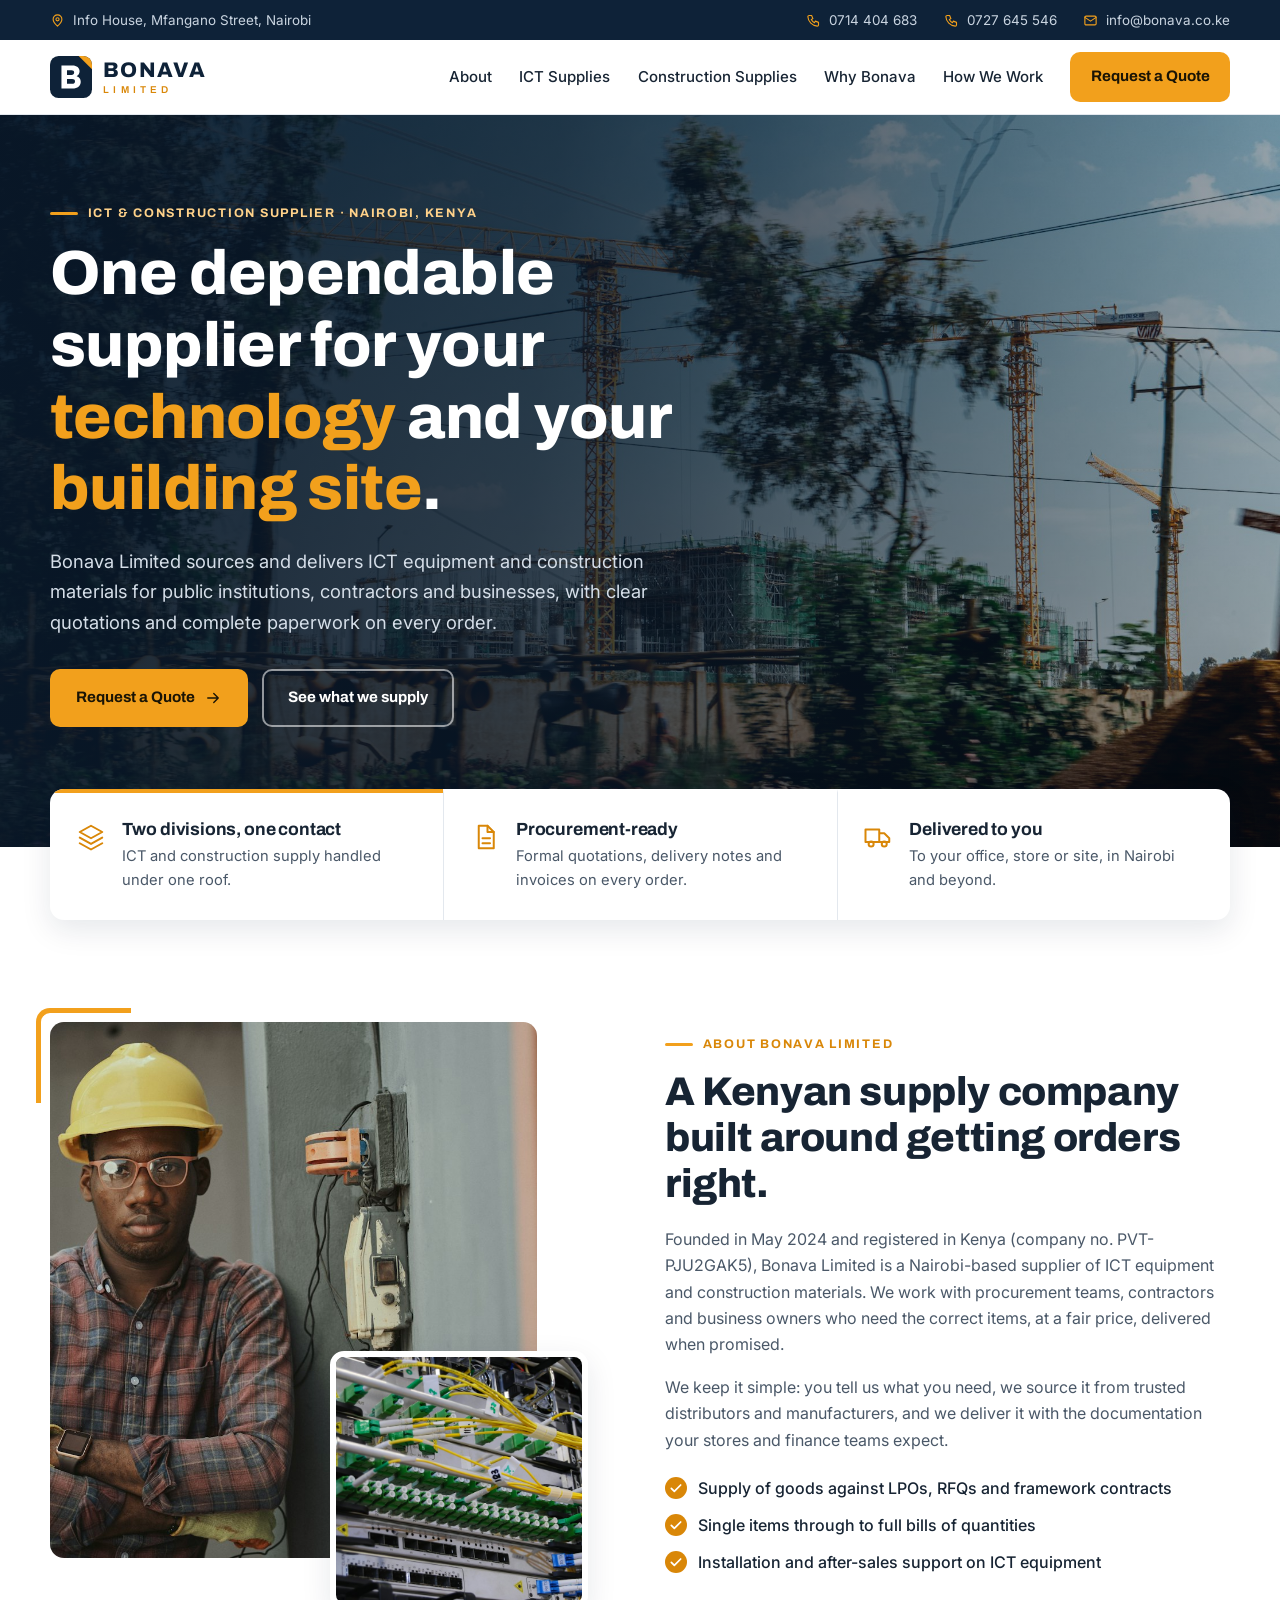
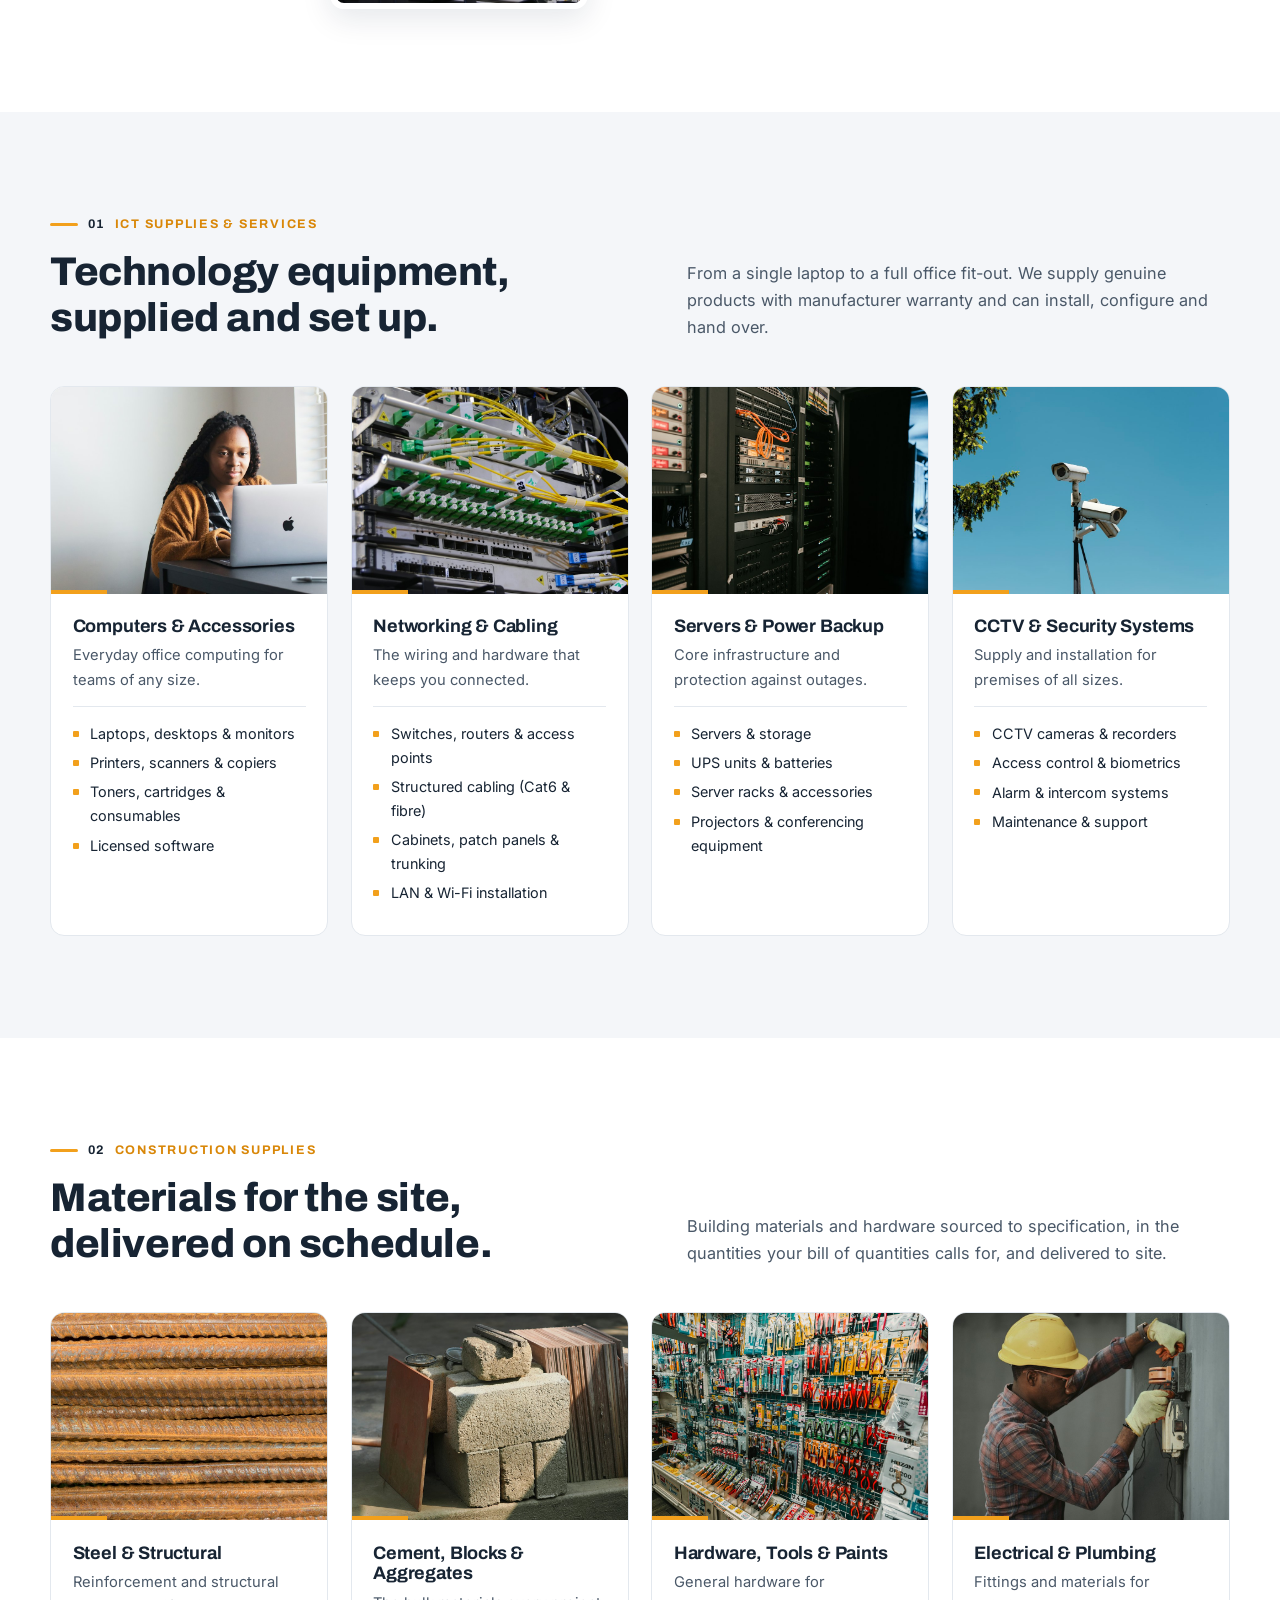
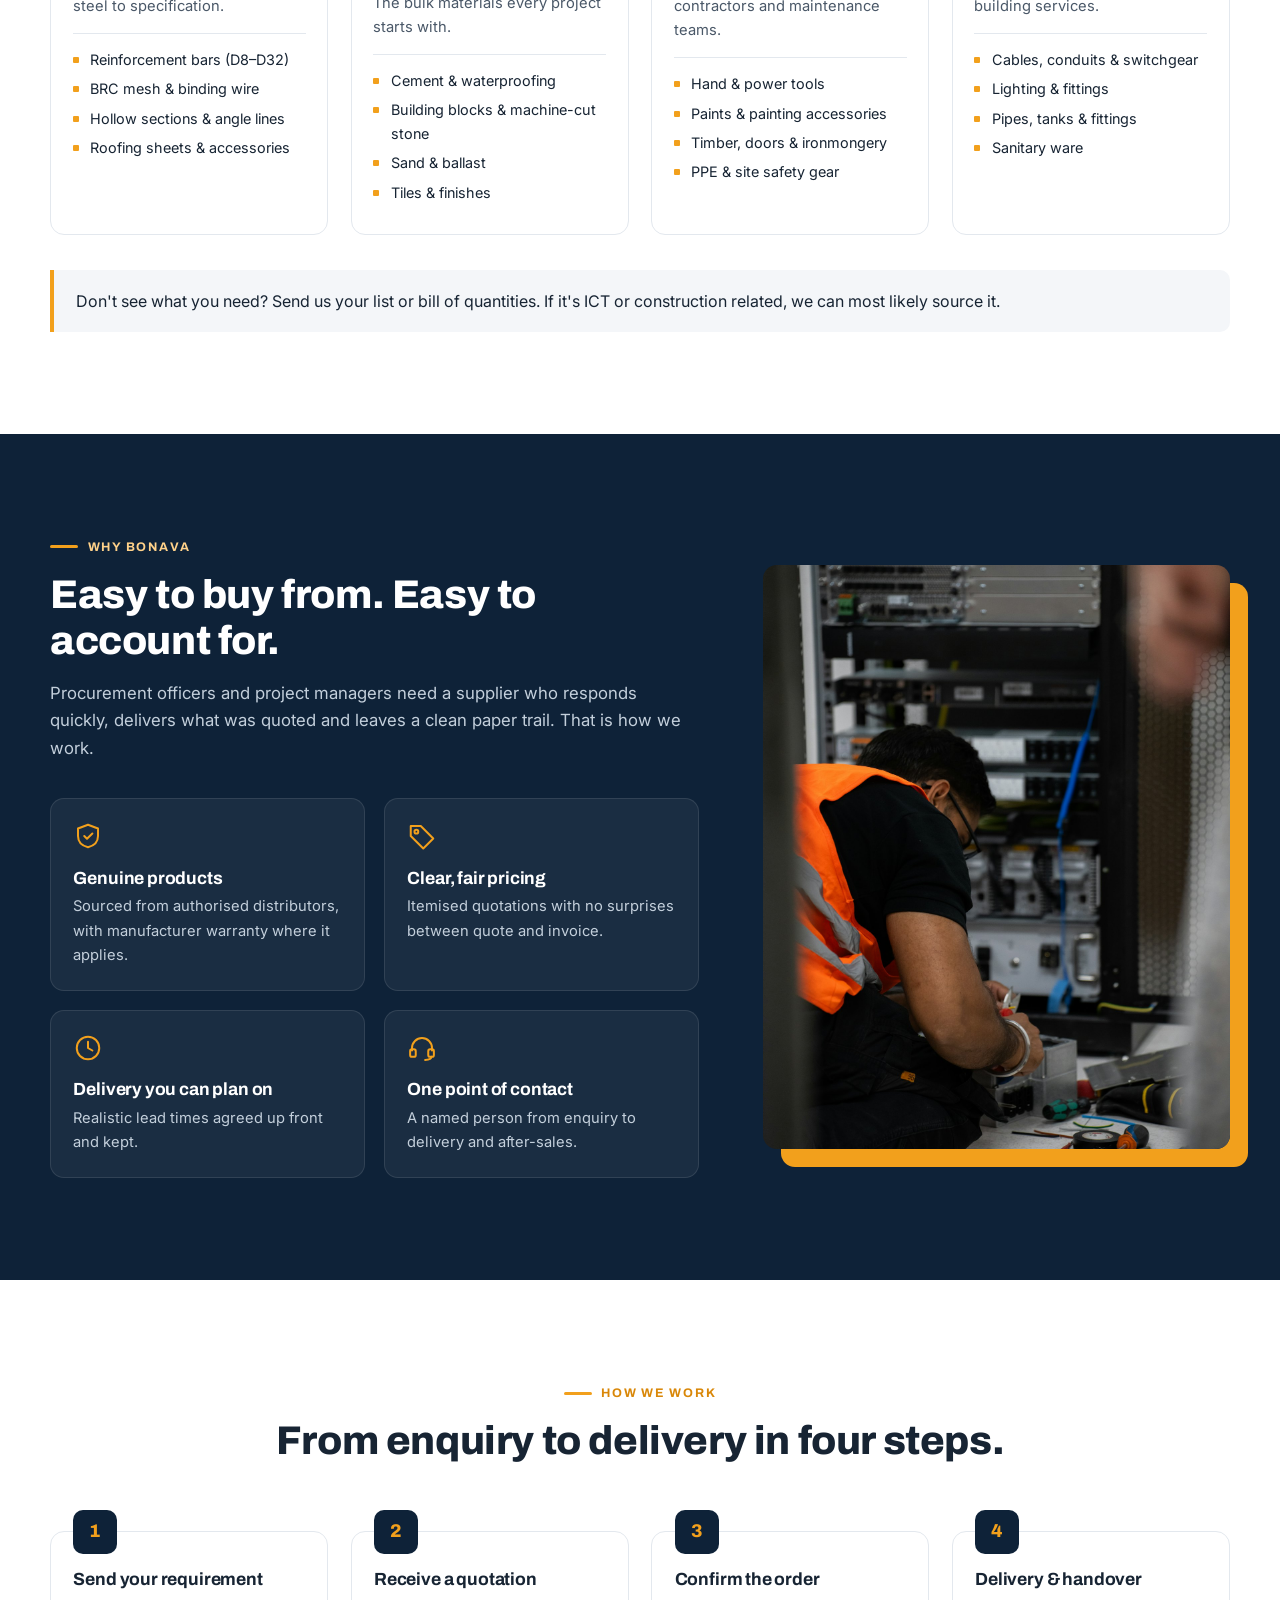
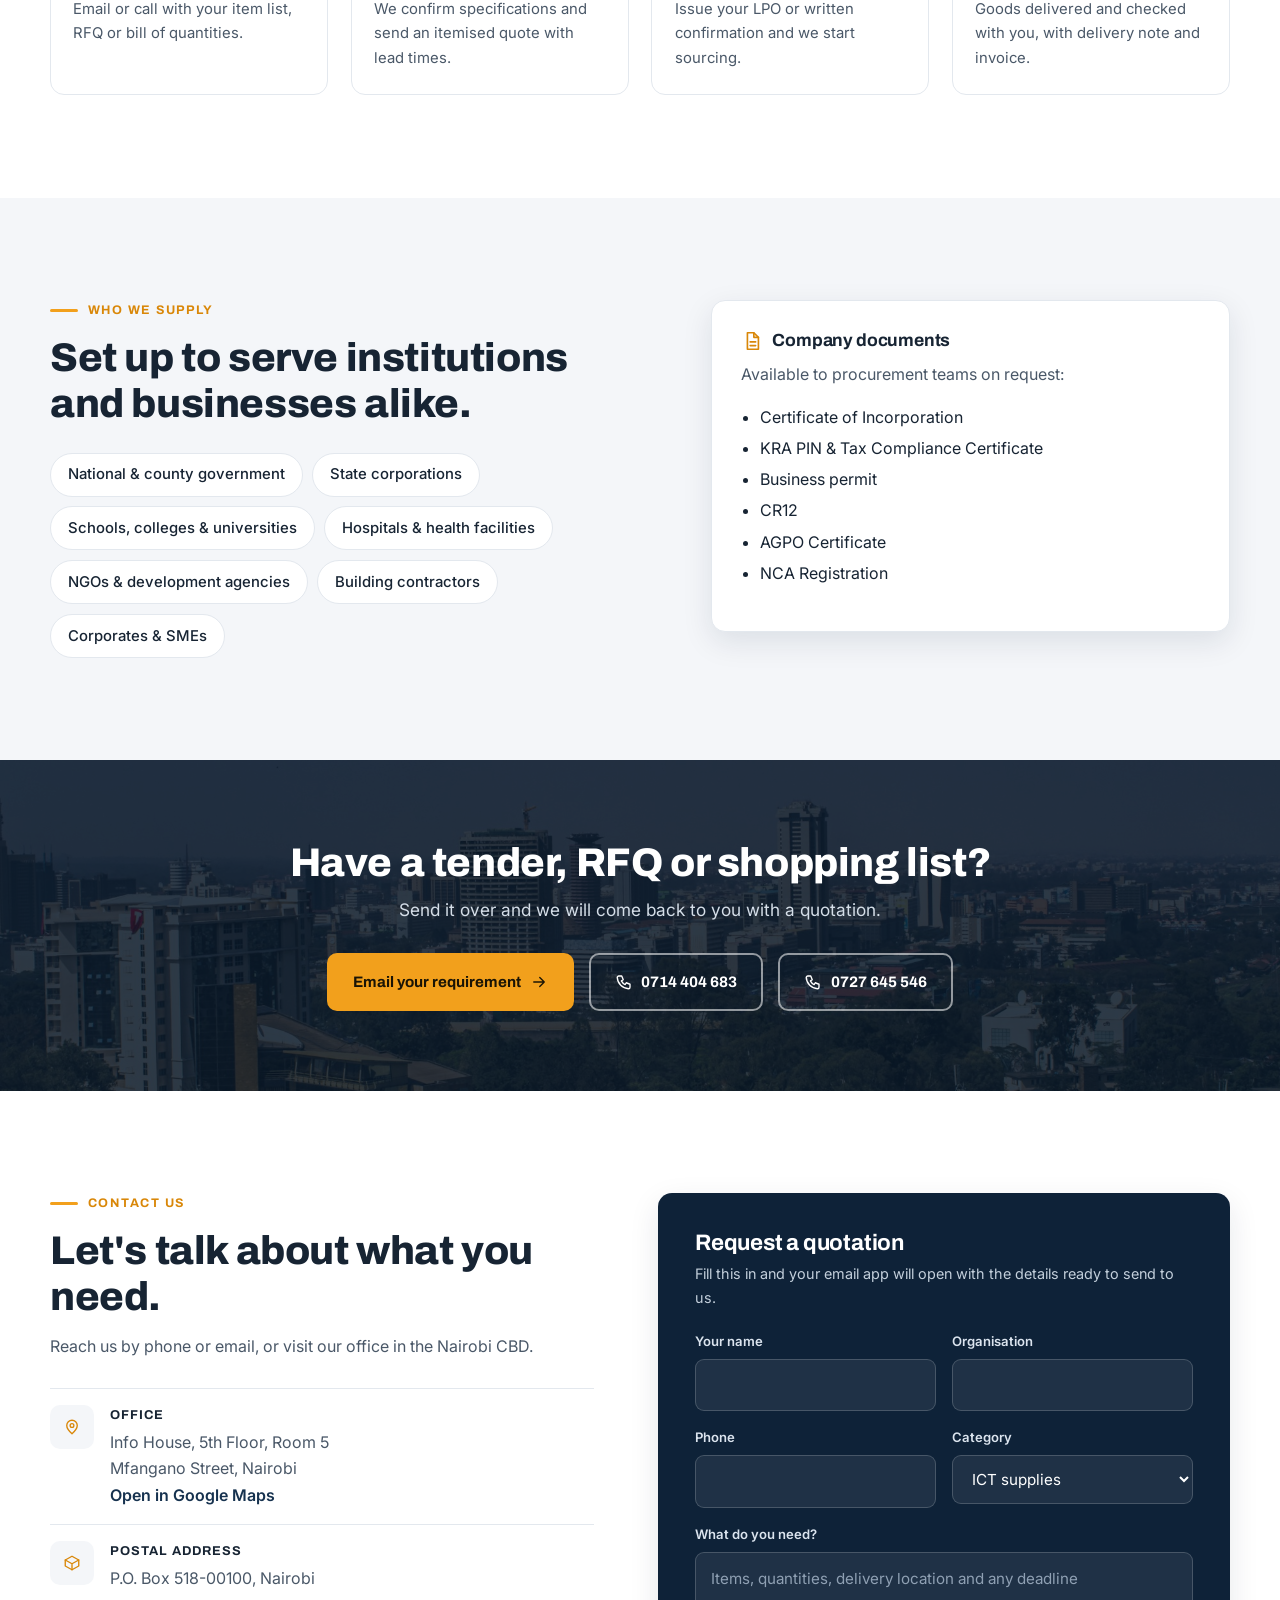
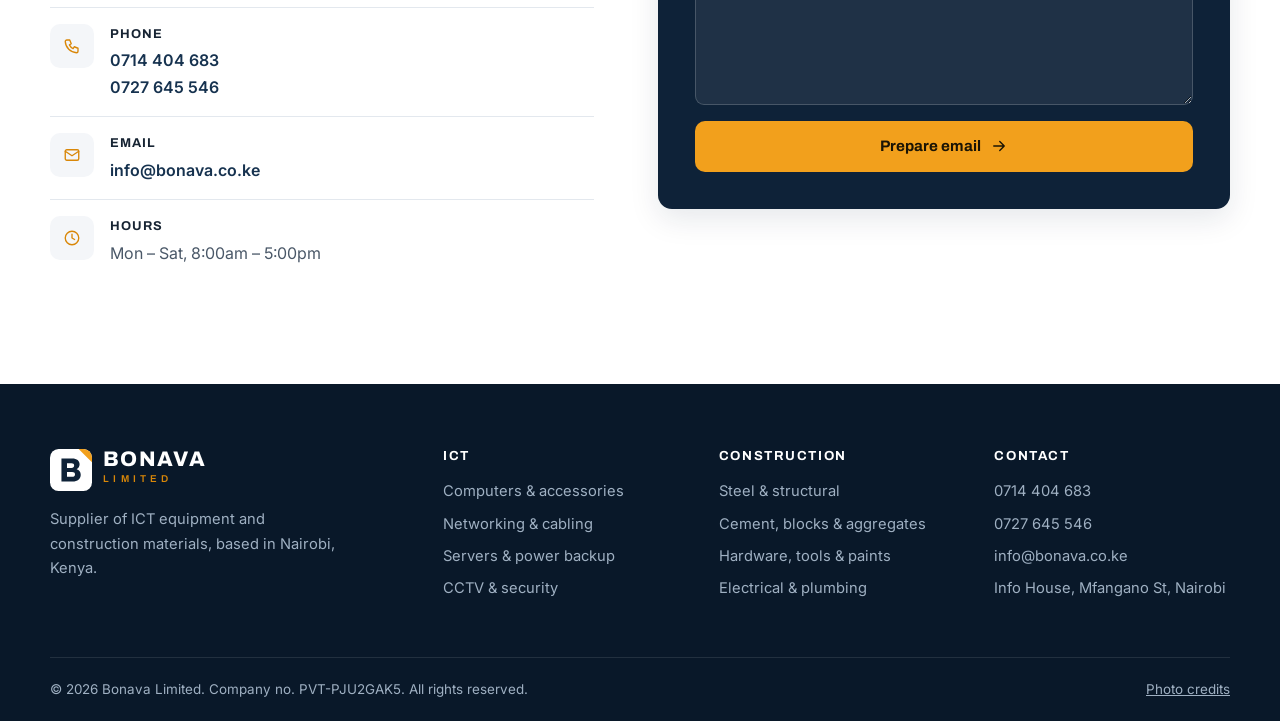
==== commit e74f3cab: "Show second phone number in top bar and call-to-action band Co-Authored-By: Claude Fable 5.2 <norepl" ====
--- a/index.html
+++ b/index.html
@@ -42,7 +42,8 @@
     <span class="topbar__loc"><svg class="ico"><use href="#i-pin"/></svg> Info House, Mfangano Street, Nairobi</span>
     <span class="topbar__links">
       <a href="tel:+254714404683"><svg class="ico"><use href="#i-phone"/></svg> 0714 404 683</a>
-      <a href="mailto:info@bonava.co.ke"><svg class="ico"><use href="#i-mail"/></svg> info@bonava.co.ke</a>
+      <a href="tel:+254727645546"><svg class="ico"><use href="#i-phone"/></svg> 0727 645 546</a>
+      <a class="topbar__mail" href="mailto:info@bonava.co.ke"><svg class="ico"><use href="#i-mail"/></svg> info@bonava.co.ke</a>
     </span>
   </div>
 </div>
@@ -291,6 +292,7 @@
     <div class="hero__cta">
       <a class="btn btn--amber" href="mailto:info@bonava.co.ke?subject=Request%20for%20Quotation">Email your requirement <svg class="ico"><use href="#i-arrow"/></svg></a>
       <a class="btn btn--ghost" href="tel:+254714404683"><svg class="ico"><use href="#i-phone"/></svg> 0714 404 683</a>
+      <a class="btn btn--ghost" href="tel:+254727645546"><svg class="ico"><use href="#i-phone"/></svg> 0727 645 546</a>
     </div>
   </div>
 </section>
--- a/assets/css/style.css
+++ b/assets/css/style.css
@@ -229,6 +229,7 @@
   .topbar__loc{display:none}
   .topbar__in{justify-content:center}
   .topbar a{margin:0 .6rem}
+  .topbar__mail{display:none}
   .cards,.steps,.why__grid,.quote__row{grid-template-columns:1fr}
   .quote__row{gap:0}
   .hero__cta .btn{width:100%}
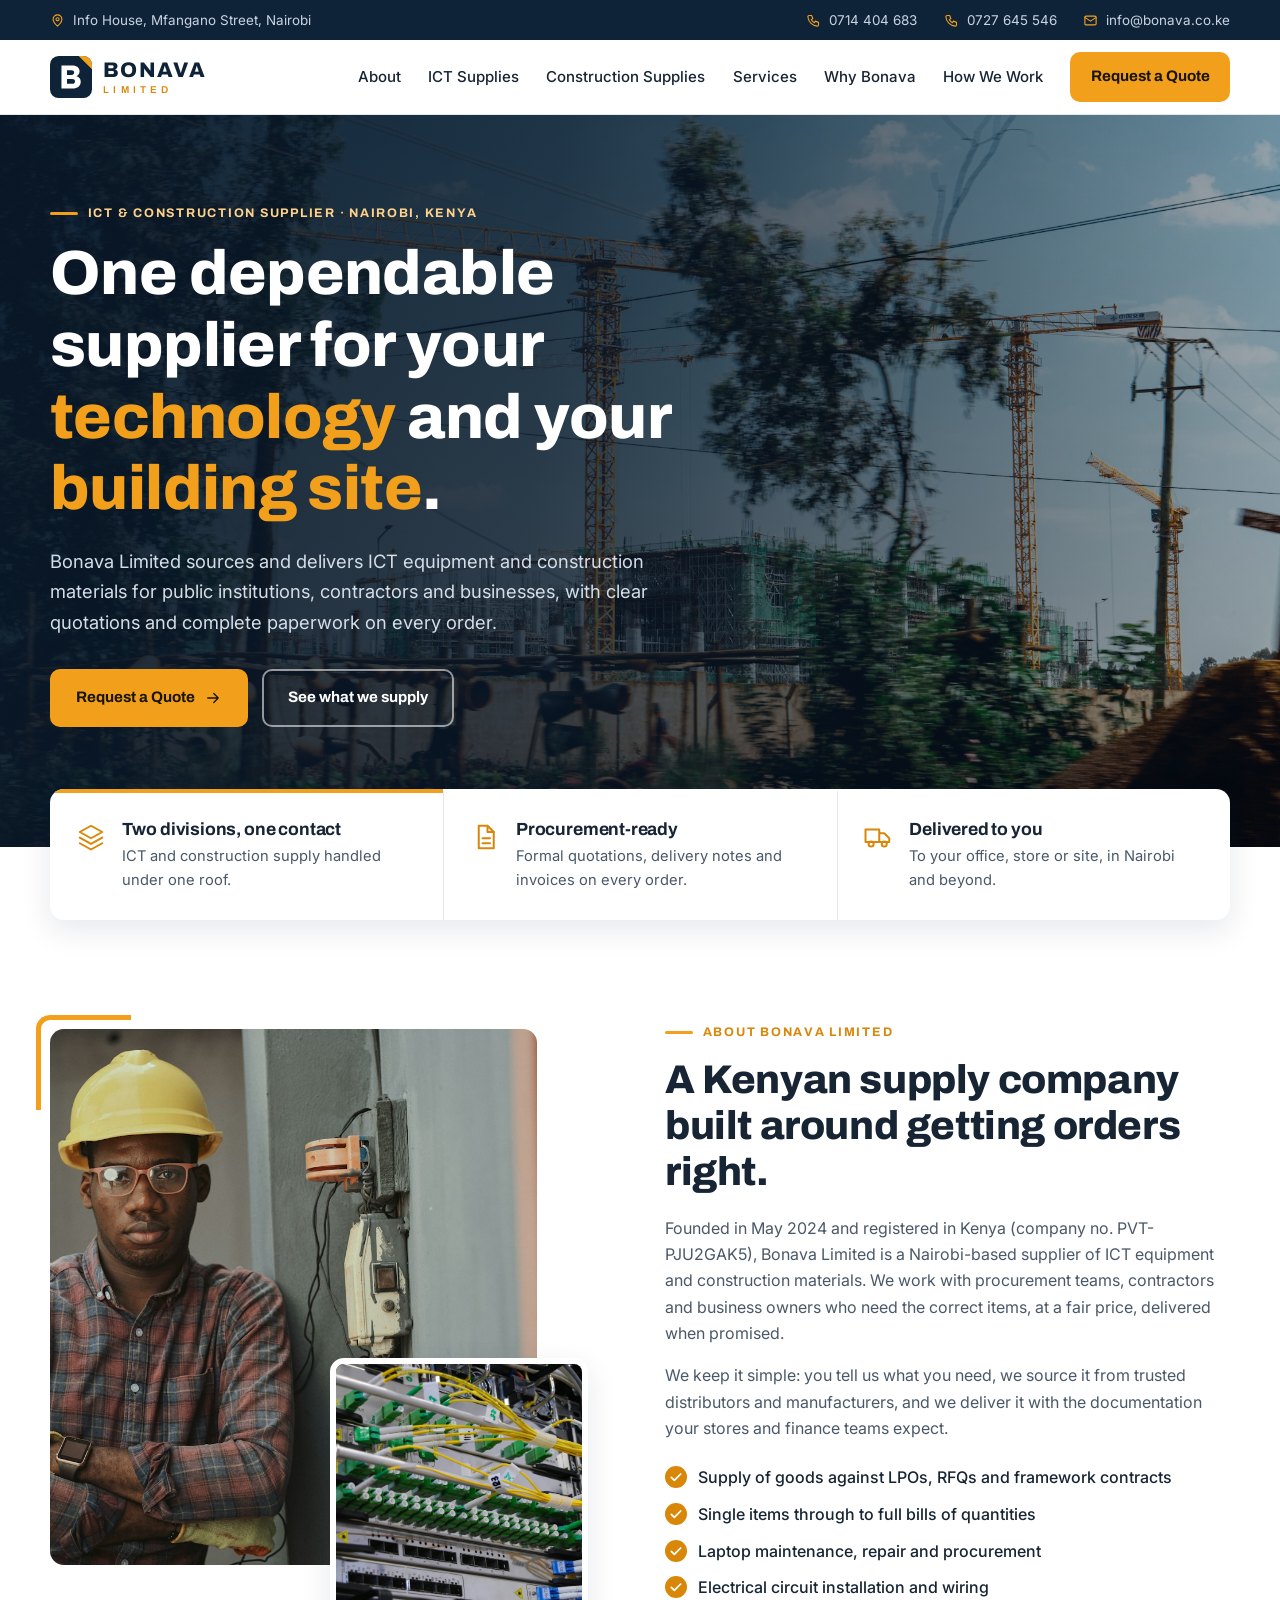
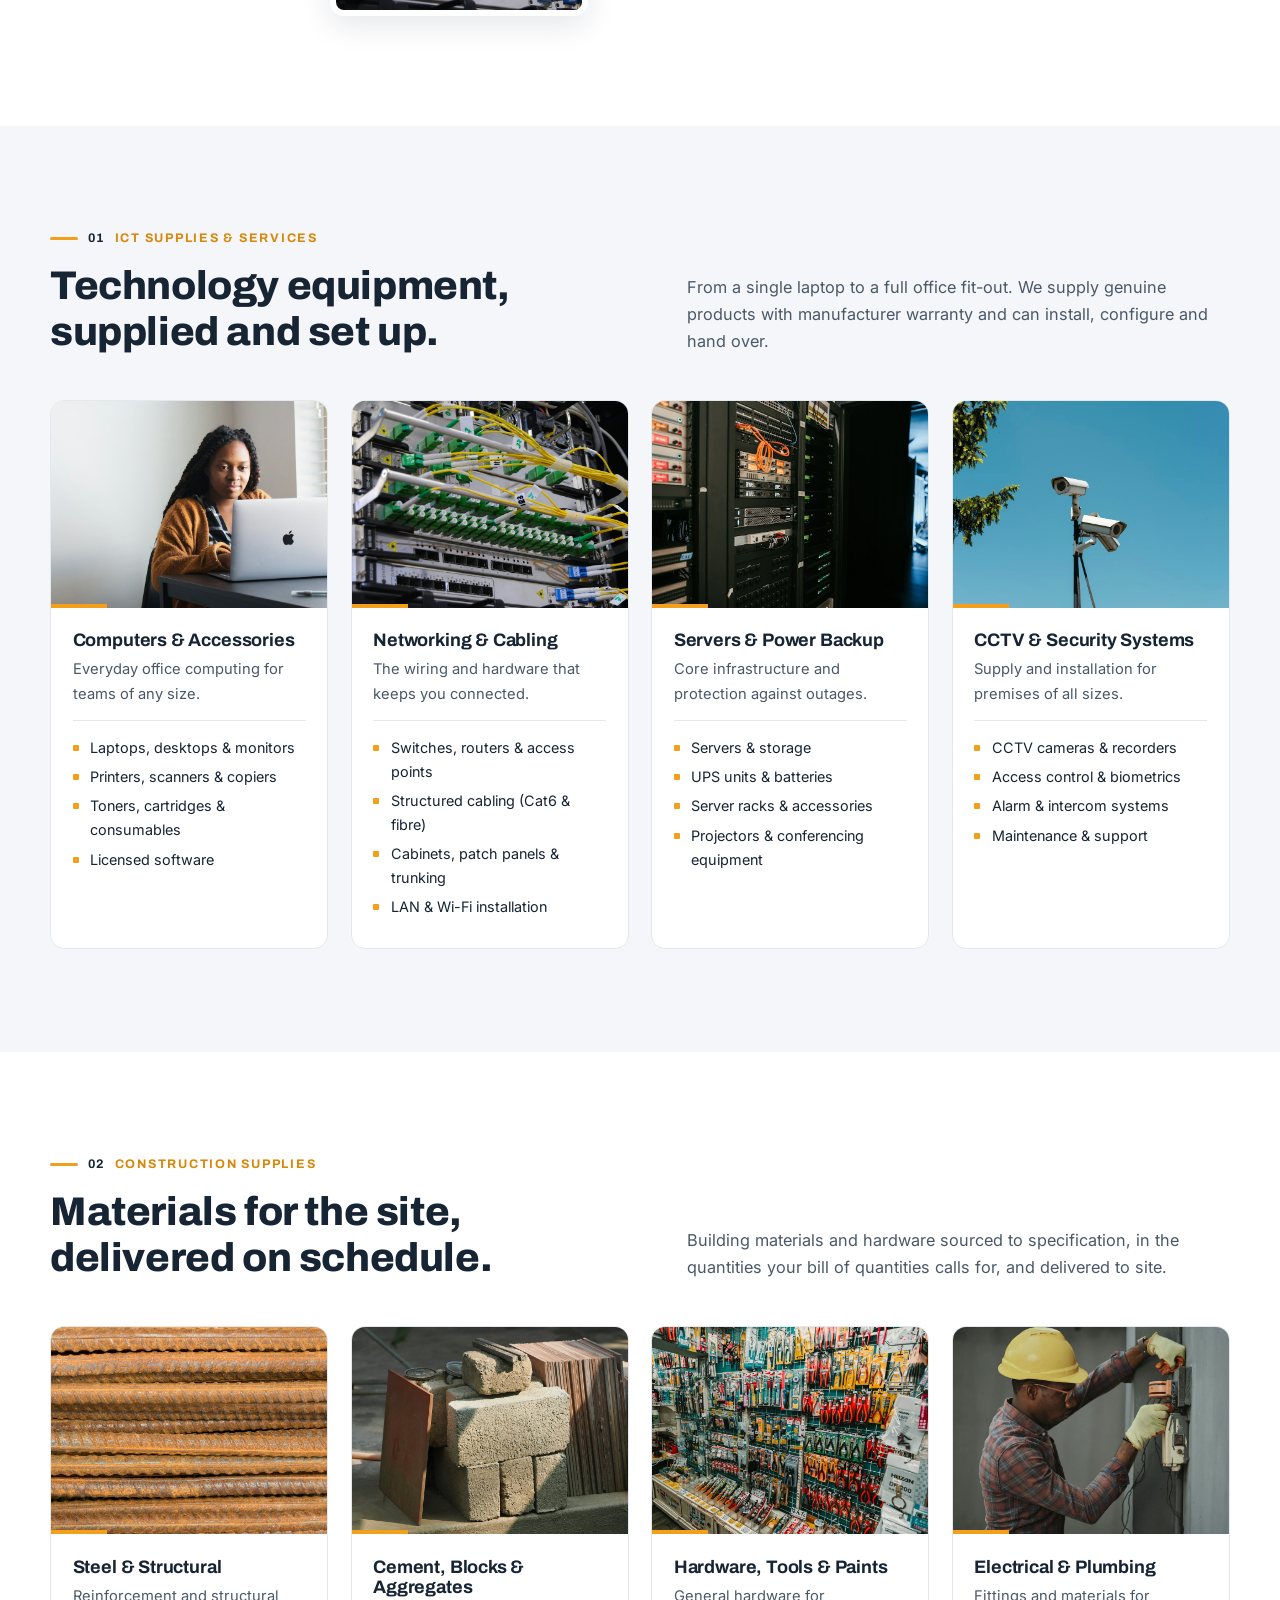
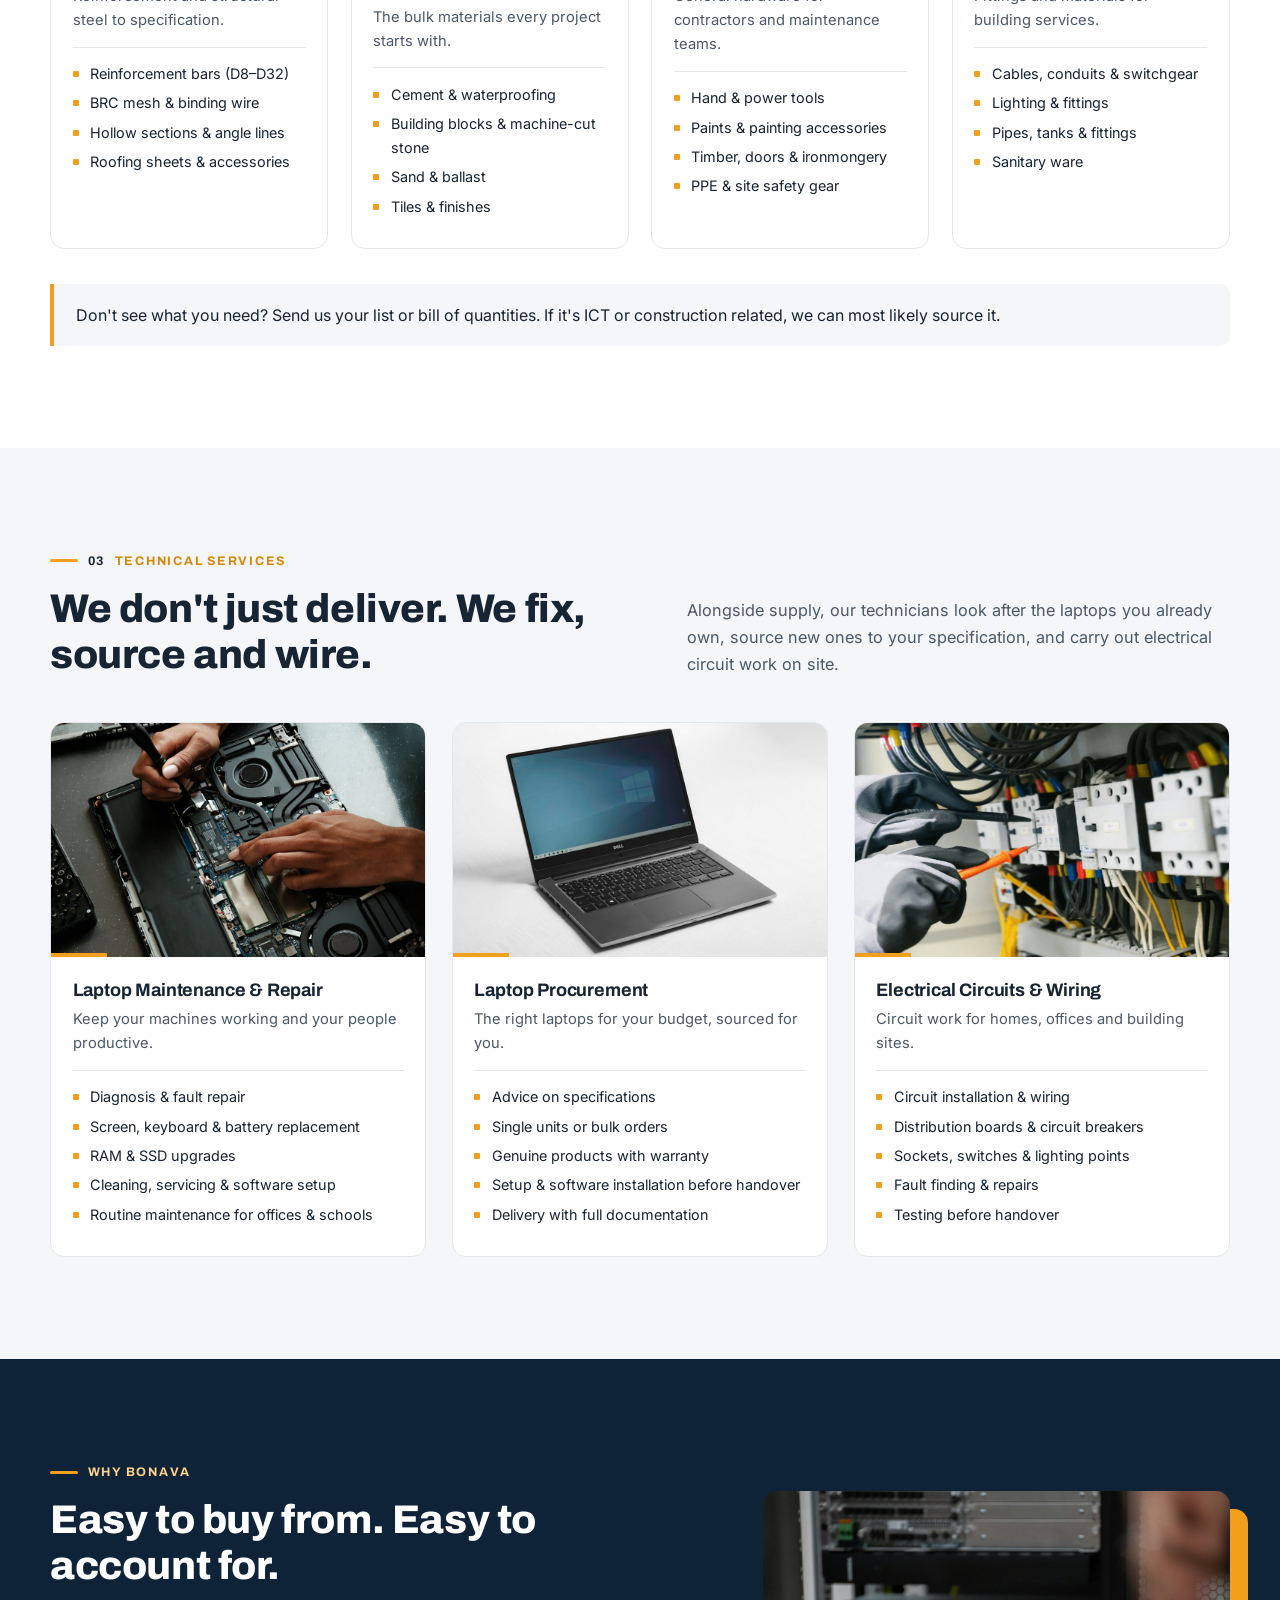
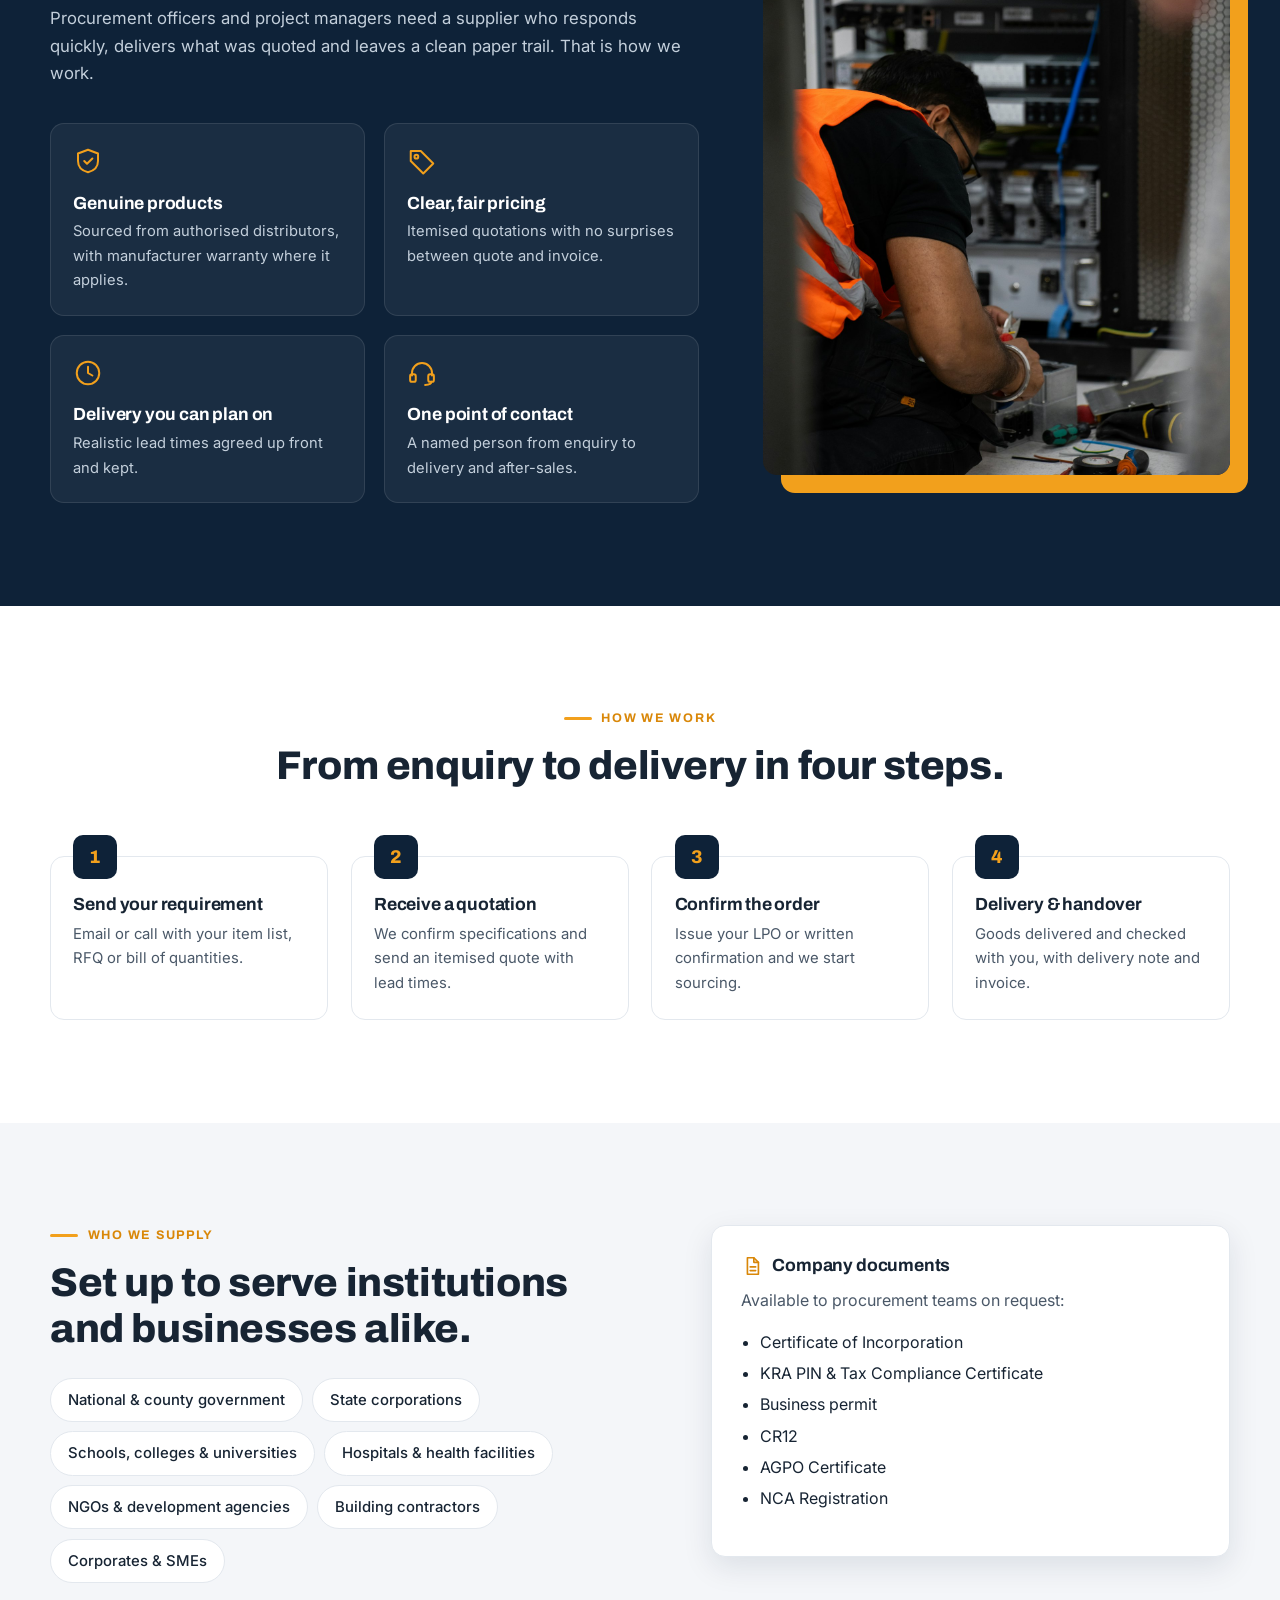
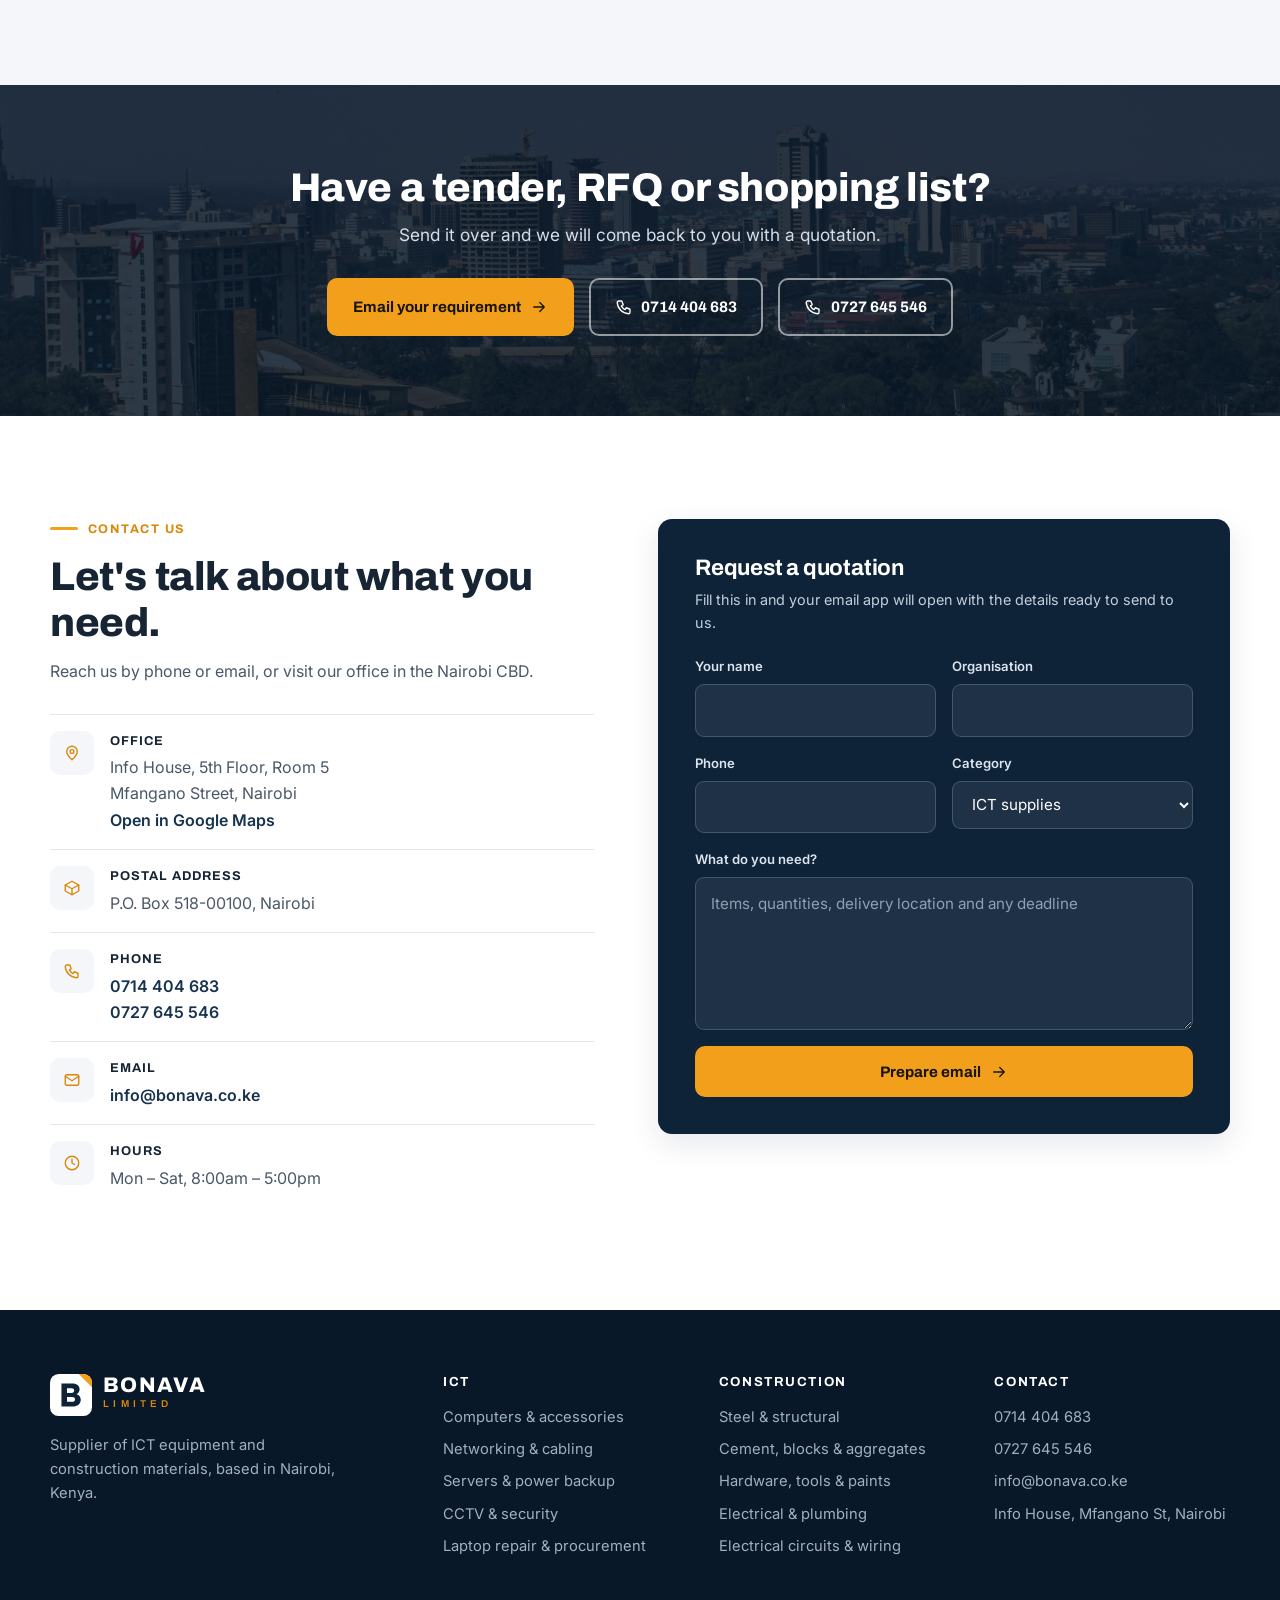
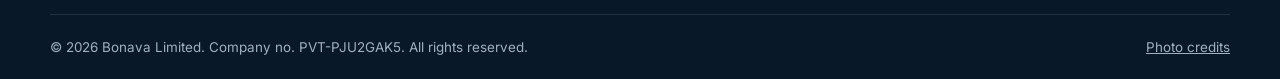
==== commit b24d57ed: "Add Technical Services section: laptop maintenance, laptop procurement, electrical circuits Co-Autho" ====
--- a/index.html
+++ b/index.html
@@ -4,7 +4,7 @@
 <meta charset="utf-8">
 <meta name="viewport" content="width=device-width, initial-scale=1">
 <title>Bonava Limited | ICT &amp; Construction Supplies, Nairobi</title>
-<meta name="description" content="Bonava Limited is a Nairobi-based supplier of ICT equipment and construction materials. Computers, networking, CCTV, steel, cement, hardware and site supplies, delivered with proper documentation.">
+<meta name="description" content="Bonava Limited is a Nairobi-based supplier of ICT equipment and construction materials. Computers, networking, CCTV, steel, cement and hardware, plus laptop maintenance, laptop procurement and electrical circuit work.">
 <meta property="og:title" content="Bonava Limited | ICT &amp; Construction Supplies">
 <meta property="og:description" content="Nairobi-based supplier of ICT equipment and construction materials for institutions, contractors and businesses.">
 <meta property="og:image" content="assets/img/hero-construction-site.jpg">
@@ -65,6 +65,7 @@
       <a href="#about">About</a>
       <a href="#ict">ICT Supplies</a>
       <a href="#construction">Construction Supplies</a>
+      <a href="#services">Services</a>
       <a href="#why">Why Bonava</a>
       <a href="#process">How We Work</a>
       <a class="btn btn--amber nav__cta" href="#contact">Request a Quote</a>
@@ -113,7 +114,8 @@
       <ul class="ticks">
         <li><svg class="ico"><use href="#i-check"/></svg> Supply of goods against LPOs, RFQs and framework contracts</li>
         <li><svg class="ico"><use href="#i-check"/></svg> Single items through to full bills of quantities</li>
-        <li><svg class="ico"><use href="#i-check"/></svg> Installation and after-sales support on ICT equipment</li>
+        <li><svg class="ico"><use href="#i-check"/></svg> Laptop maintenance, repair and procurement</li>
+        <li><svg class="ico"><use href="#i-check"/></svg> Electrical circuit installation and wiring</li>
       </ul>
     </div>
   </div>
@@ -210,6 +212,45 @@
       </article>
     </div>
     <p class="note">Don't see what you need? Send us your list or bill of quantities. If it's ICT or construction related, we can most likely source it.</p>
+  </div>
+</section>
+
+<!-- Technical services -->
+<section class="section section--tint" id="services">
+  <div class="wrap">
+    <div class="sec-head">
+      <div>
+        <p class="eyebrow"><span class="num">03</span> Technical Services</p>
+        <h2>We don't just deliver. We fix, source and wire.</h2>
+      </div>
+      <p class="sec-head__lead">Alongside supply, our technicians look after the laptops you already own, source new ones to your specification, and carry out electrical circuit work on site.</p>
+    </div>
+    <div class="cards cards--3">
+      <article class="card">
+        <div class="card__img"><img src="assets/img/laptop-repair.jpg" alt="Technician's hands repairing the inside of a laptop with a screwdriver" loading="lazy"></div>
+        <div class="card__body">
+          <h3>Laptop Maintenance &amp; Repair</h3>
+          <p>Keep your machines working and your people productive.</p>
+          <ul><li>Diagnosis &amp; fault repair</li><li>Screen, keyboard &amp; battery replacement</li><li>RAM &amp; SSD upgrades</li><li>Cleaning, servicing &amp; software setup</li><li>Routine maintenance for offices &amp; schools</li></ul>
+        </div>
+      </article>
+      <article class="card">
+        <div class="card__img"><img src="assets/img/laptop-supply.jpg" alt="New laptop open on a white surface" loading="lazy"></div>
+        <div class="card__body">
+          <h3>Laptop Procurement</h3>
+          <p>The right laptops for your budget, sourced for you.</p>
+          <ul><li>Advice on specifications</li><li>Single units or bulk orders</li><li>Genuine products with warranty</li><li>Setup &amp; software installation before handover</li><li>Delivery with full documentation</li></ul>
+        </div>
+      </article>
+      <article class="card">
+        <div class="card__img"><img src="assets/img/electrical-circuits.jpg" alt="Electrician testing circuits in an electrical panel with a multimeter" loading="lazy"></div>
+        <div class="card__body">
+          <h3>Electrical Circuits &amp; Wiring</h3>
+          <p>Circuit work for homes, offices and building sites.</p>
+          <ul><li>Circuit installation &amp; wiring</li><li>Distribution boards &amp; circuit breakers</li><li>Sockets, switches &amp; lighting points</li><li>Fault finding &amp; repairs</li><li>Testing before handover</li></ul>
+        </div>
+      </article>
+    </div>
   </div>
 </section>
 
@@ -325,6 +366,8 @@
           <select name="cat">
             <option>ICT supplies</option>
             <option>Construction supplies</option>
+            <option>Laptop maintenance or procurement</option>
+            <option>Electrical circuits &amp; wiring</option>
             <option>Both</option>
           </select>
         </label>
@@ -357,6 +400,7 @@
       <a href="#ict">Networking &amp; cabling</a>
       <a href="#ict">Servers &amp; power backup</a>
       <a href="#ict">CCTV &amp; security</a>
+      <a href="#services">Laptop repair &amp; procurement</a>
     </div>
     <div>
       <h4>Construction</h4>
@@ -364,6 +408,7 @@
       <a href="#construction">Cement, blocks &amp; aggregates</a>
       <a href="#construction">Hardware, tools &amp; paints</a>
       <a href="#construction">Electrical &amp; plumbing</a>
+      <a href="#services">Electrical circuits &amp; wiring</a>
     </div>
     <div>
       <h4>Contact</h4>
--- a/assets/css/style.css
+++ b/assets/css/style.css
@@ -99,6 +99,8 @@
 
 /* Cards */
 .cards{display:grid;grid-template-columns:repeat(4,1fr);gap:1.4rem}
+.cards.cards--3{grid-template-columns:repeat(3,1fr);gap:1.6rem}
+.cards--3 .card__img{aspect-ratio:16/10}
 .card{background:#fff;border-radius:var(--radius);overflow:hidden;border:1px solid var(--line);display:flex;flex-direction:column;transition:transform .2s,box-shadow .2s}
 .card:hover{transform:translateY(-5px);box-shadow:var(--shadow)}
 .card__img{aspect-ratio:4/3;overflow:hidden;position:relative}
@@ -213,7 +215,7 @@
   .nav-toggle[aria-expanded="true"] span:nth-child(1){transform:translateY(7.5px) rotate(45deg)}
   .nav-toggle[aria-expanded="true"] span:nth-child(2){opacity:0}
   .nav-toggle[aria-expanded="true"] span:nth-child(3){transform:translateY(-7.5px) rotate(-45deg)}
-  .sec-head,.about,.why,.two,.contact{grid-template-columns:1fr}
+  .sec-head,.about,.why,.two,.contact,.cards.cards--3{grid-template-columns:1fr}
   .sec-head{gap:1rem;align-items:start}
   .strip__grid{grid-template-columns:1fr}
   .strip__item{border-left:0;border-top:1px solid var(--line)}
